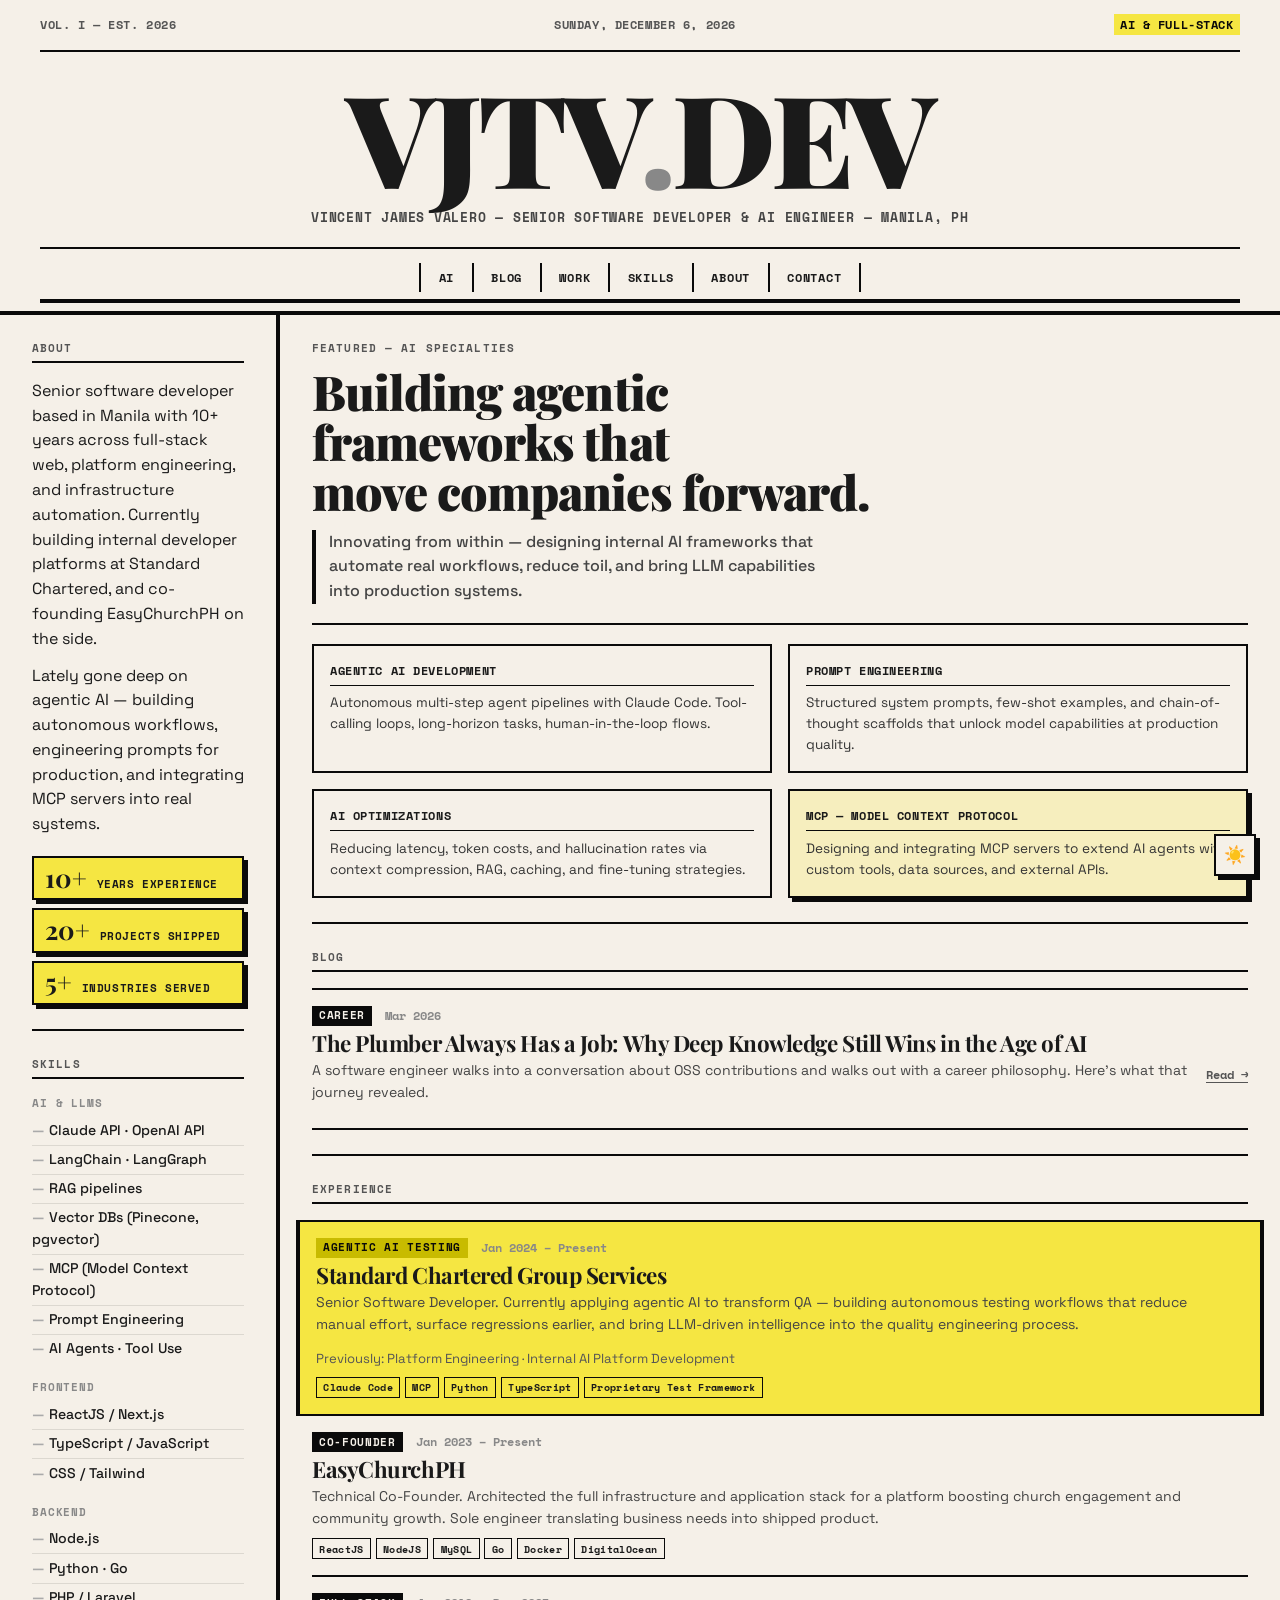
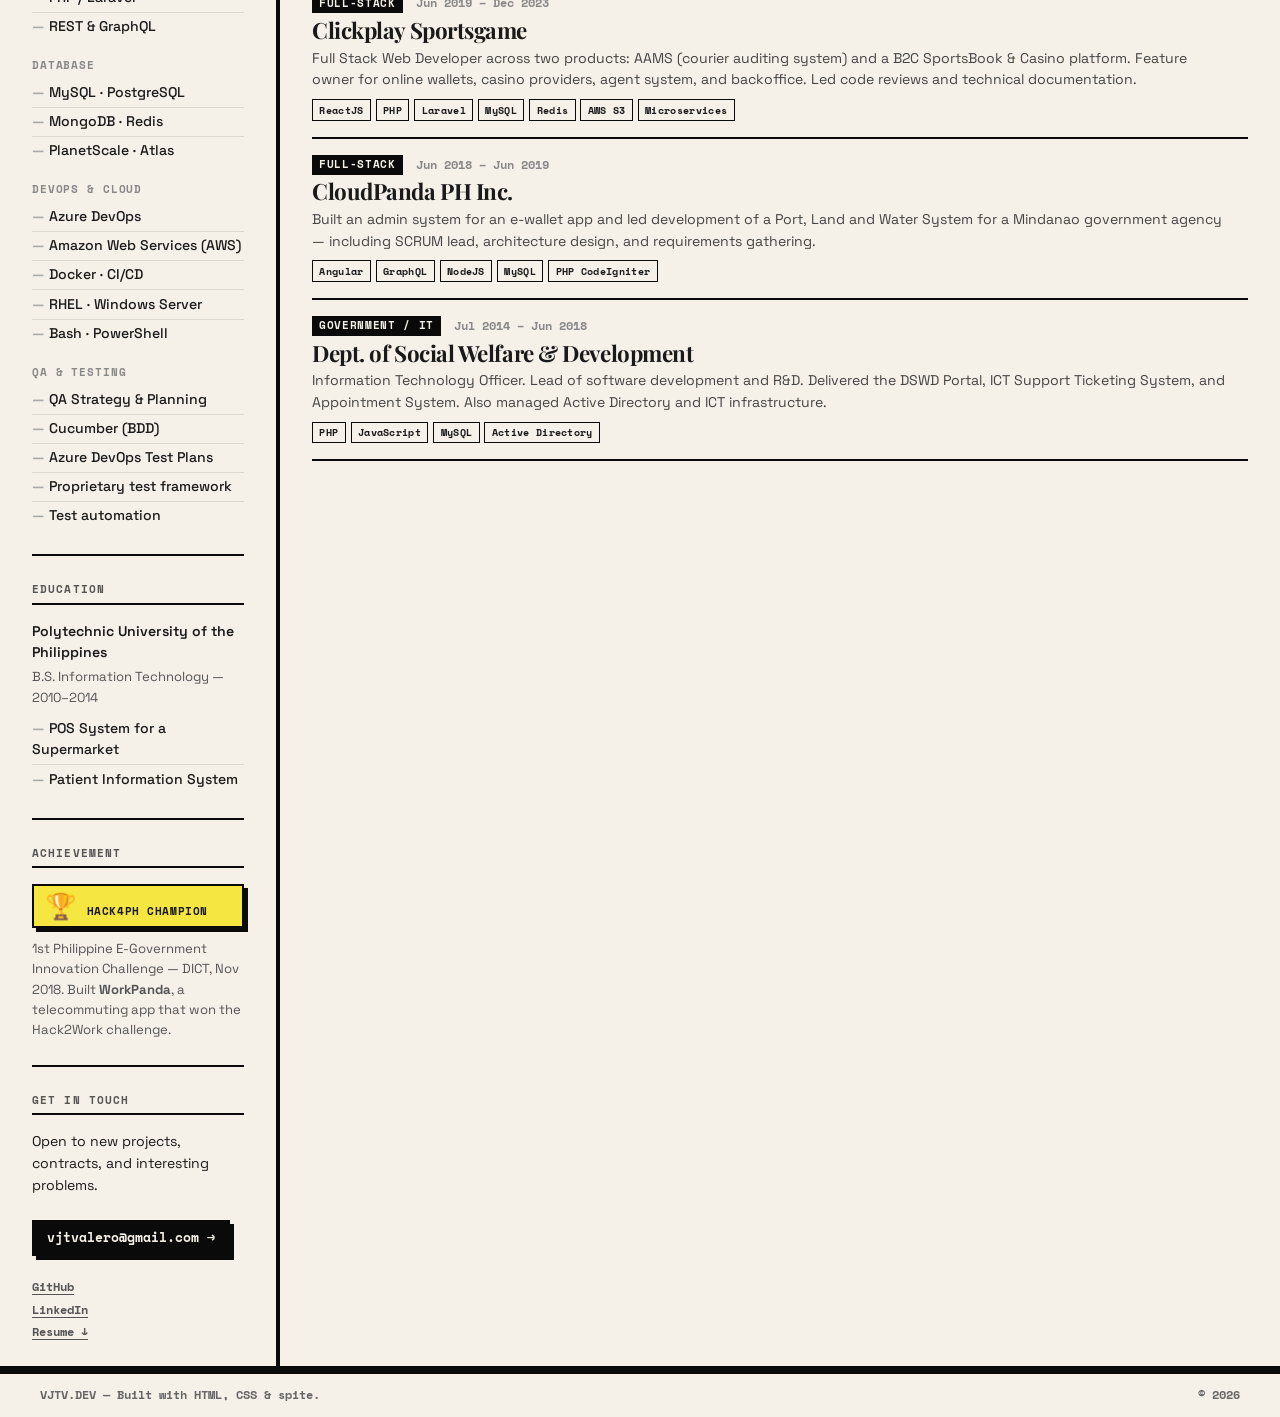
==== index.html @ c5cc3b54 "update notes" ====
<!doctype html>
<html lang="en">
    <head>
        <meta charset="UTF-8" />
        <meta name="viewport" content="width=device-width, initial-scale=1.0" />
        <title>Vincent James Valero — Full-Stack Developer & AI Engineer</title>
        <link rel="stylesheet" href="style.css" />
        <link rel="preconnect" href="https://fonts.googleapis.com" />
        <link rel="preconnect" href="https://fonts.gstatic.com" crossorigin />
        <link
            href="https://fonts.googleapis.com/css2?family=Space+Grotesk:wght@400;500;600;700&family=Space+Mono:wght@400;700&family=Playfair+Display:wght@700;900&display=swap"
            rel="stylesheet"
        />
    </head>
    <body>
        <button class="theme-toggle" id="theme-toggle" title="Toggle dark mode">
            ☀️
        </button>

        <!-- MASTHEAD -->
        <header class="masthead">
            <div class="masthead-top">
                <span class="masthead-meta">Vol. I &mdash; Est. 2026</span>
                <span class="masthead-meta" id="todays-date"></span>
                <span class="masthead-meta"><mark>AI & Full-Stack</mark></span>
            </div>
            <div class="masthead-rule"></div>
            <div class="masthead-title-row">
                <h1 class="masthead-name">
                    VJTV<span class="masthead-dot">.</span>DEV
                </h1>
            </div>
            <p class="masthead-deck">
                Vincent James Valero &mdash; Senior Software Developer &amp; AI
                Engineer &mdash; Manila, PH
            </p>
            <div class="masthead-rule"></div>
            <nav class="masthead-nav">
                <a href="#ai">AI</a>
                <a href="#blog">Blog</a>
                <a href="#work">Work</a>
                <a href="#skills">Skills</a>
                <a href="#about">About</a>
                <a href="#contact">Contact</a>
            </nav>
            <div class="masthead-rule thick"></div>
        </header>

        <!-- FRONT PAGE GRID -->
        <main class="front-page">
            <!-- LEFT COLUMN -->
            <aside class="col col-left">
                <!-- About -->
                <section class="block" id="about">
                    <h2 class="block-heading">About</h2>
                    <p>
                        Senior software developer based in Manila with 10+ years
                        across full-stack web, platform engineering, and
                        infrastructure automation. Currently building internal
                        developer platforms at Standard Chartered, and
                        co-founding EasyChurchPH on the side.
                    </p>
                    <p>
                        Lately gone deep on agentic AI — building autonomous
                        workflows, engineering prompts for production, and
                        integrating MCP servers into real systems.
                    </p>
                    <div class="about-stats">
                        <div class="stat-row">
                            <span class="stat-n">10+</span>
                            <span class="stat-l">Years experience</span>
                        </div>
                        <div class="stat-row">
                            <span class="stat-n">20+</span>
                            <span class="stat-l">Projects shipped</span>
                        </div>
                        <div class="stat-row">
                            <span class="stat-n">5+</span>
                            <span class="stat-l">Industries served</span>
                        </div>
                    </div>
                </section>

                <div class="col-rule"></div>

                <!-- Skills -->
                <section class="block" id="skills">
                    <h2 class="block-heading">Skills</h2>

                    <h3 class="skill-cat">AI &amp; LLMs</h3>
                    <ul class="skill-list">
                        <li>Claude API &middot; OpenAI API</li>
                        <li>LangChain &middot; LangGraph</li>
                        <li>RAG pipelines</li>
                        <li>Vector DBs (Pinecone, pgvector)</li>
                        <li>MCP (Model Context Protocol)</li>
                        <li>Prompt Engineering</li>
                        <li>AI Agents &middot; Tool Use</li>
                    </ul>

                    <h3 class="skill-cat">Frontend</h3>
                    <ul class="skill-list">
                        <li>ReactJS / Next.js</li>
                        <li>TypeScript / JavaScript</li>
                        <li>CSS / Tailwind</li>
                    </ul>

                    <h3 class="skill-cat">Backend</h3>
                    <ul class="skill-list">
                        <li>Node.js</li>
                        <li>Python &middot; Go</li>
                        <li>PHP / Laravel</li>
                        <li>REST &amp; GraphQL</li>
                    </ul>

                    <h3 class="skill-cat">Database</h3>
                    <ul class="skill-list">
                        <li>MySQL &middot; PostgreSQL</li>
                        <li>MongoDB &middot; Redis</li>
                        <li>PlanetScale &middot; Atlas</li>
                    </ul>

                    <h3 class="skill-cat">DevOps &amp; Cloud</h3>
                    <ul class="skill-list">
                        <li>Azure DevOps</li>
                        <li>Amazon Web Services (AWS)</li>
                        <li>Docker &middot; CI/CD</li>
                        <li>RHEL &middot; Windows Server</li>
                        <li>Bash &middot; PowerShell</li>
                    </ul>

                    <h3 class="skill-cat">QA &amp; Testing</h3>
                    <ul class="skill-list">
                        <li>QA Strategy &amp; Planning</li>
                        <li>Cucumber (BDD)</li>
                        <li>Azure DevOps Test Plans</li>
                        <li>Proprietary test framework</li>
                        <li>Test automation</li>
                    </ul>
                </section>

                <div class="col-rule"></div>

                <!-- Education -->
                <section class="block">
                    <h2 class="block-heading">Education</h2>
                    <p
                        style="
                            font-size: 0.88rem;
                            font-weight: 600;
                            margin-bottom: 0.2rem;
                        "
                    >
                        Polytechnic University of the Philippines
                    </p>
                    <p
                        style="
                            font-size: 0.82rem;
                            color: #555;
                            margin-bottom: 0.4rem;
                        "
                    >
                        B.S. Information Technology &mdash; 2010&ndash;2014
                    </p>
                    <ul class="skill-list">
                        <li>POS System for a Supermarket</li>
                        <li>Patient Information System</li>
                    </ul>
                </section>

                <div class="col-rule"></div>

                <!-- Achievement -->
                <section class="block">
                    <h2 class="block-heading">Achievement</h2>
                    <div class="stat-row" style="background: var(--yellow)">
                        <span class="stat-n">&#x1F3C6;</span>
                        <span class="stat-l">Hack4PH Champion</span>
                    </div>
                    <p
                        style="
                            font-size: 0.82rem;
                            color: #555;
                            margin-top: 0.7rem;
                        "
                    >
                        1st Philippine E-Government Innovation Challenge &mdash;
                        DICT, Nov 2018. Built <strong>WorkPanda</strong>, a
                        telecommuting app that won the Hack2Work challenge.
                    </p>
                </section>

                <div class="col-rule"></div>

                <!-- Contact blurb -->
                <section class="block contact-block" id="contact">
                    <h2 class="block-heading">Get in touch</h2>
                    <p>
                        Open to new projects, contracts, and interesting
                        problems.
                    </p>
                    <a href="mailto:vjtvalero@gmail.com" class="inline-btn"
                        >vjtvalero@gmail.com &rarr;</a
                    >
                    <div class="social-row">
                        <a href="https://github.com/vjtvalero">GitHub</a>
                        <a href="https://www.linkedin.com/in/vjtvalero/"
                            >LinkedIn</a
                        >
                        <a
                            href="#"
                            onclick="
                                window.print()
                                return false
                            "
                            >Resume &darr;</a
                        >
                    </div>
                </section>
            </aside>

            <!-- CENTER COLUMN -->
            <div class="col col-center">
                <!-- AI Feature -->
                <section class="block feature-block" id="ai">
                    <div class="feature-kicker">
                        Featured &mdash; AI Specialties
                    </div>
                    <h2 class="feature-headline">
                        Building agentic<br />frameworks that<br />move
                        companies forward.
                    </h2>
                    <p class="feature-lede">
                        Innovating from within — designing internal AI
                        frameworks that automate real workflows, reduce toil,
                        and bring LLM capabilities into production systems.
                    </p>
                    <div class="feature-divider"></div>
                    <div class="ai-items">
                        <div class="ai-item">
                            <span class="ai-item-label"
                                >Agentic AI Development</span
                            >
                            <p>
                                Autonomous multi-step agent pipelines with
                                Claude Code. Tool-calling loops, long-horizon
                                tasks, human-in-the-loop flows.
                            </p>
                        </div>
                        <div class="ai-item">
                            <span class="ai-item-label"
                                >Prompt Engineering</span
                            >
                            <p>
                                Structured system prompts, few-shot examples,
                                and chain-of-thought scaffolds that unlock model
                                capabilities at production quality.
                            </p>
                        </div>
                        <div class="ai-item">
                            <span class="ai-item-label">AI Optimizations</span>
                            <p>
                                Reducing latency, token costs, and hallucination
                                rates via context compression, RAG, caching, and
                                fine-tuning strategies.
                            </p>
                        </div>
                        <div class="ai-item ai-item-highlight">
                            <span class="ai-item-label"
                                >MCP &mdash; Model Context Protocol</span
                            >
                            <p>
                                Designing and integrating MCP servers to extend
                                AI agents with custom tools, data sources, and
                                external APIs.
                            </p>
                        </div>
                    </div>
                </section>

                <div class="col-rule"></div>

                <!-- Blog -->
                <section class="block" id="blog">
                    <h2 class="block-heading">Blog</h2>
                    <div class="articles">
                        <article class="article article-plain">
                            <div class="article-meta">
                                <span class="article-tag">Career</span>
                                <span class="article-year">Mar 2026</span>
                            </div>
                            <h3 class="article-title">
                                <a
                                    href="blog/the-plumber-always-has-a-job.html"
                                >
                                    The Plumber Always Has a Job: Why Deep
                                    Knowledge Still Wins in the Age of AI
                                </a>
                            </h3>
                            <p class="article-desc">
                                A software engineer walks into a conversation
                                about OSS contributions and walks out with a
                                career philosophy. Here's what that journey
                                revealed.
                            </p>
                            <a
                                href="blog/the-plumber-always-has-a-job.html"
                                class="inline-link"
                                >Read &rarr;</a
                            >
                        </article>
                    </div>
                </section>

                <div class="col-rule"></div>

                <!-- Experience -->
                <section class="block" id="work">
                    <h2 class="block-heading">Experience</h2>
                    <div class="articles">
                        <article class="article article-yellow">
                            <div class="article-meta">
                                <span class="article-tag"
                                    >Agentic AI Testing</span
                                >
                                <span class="article-year"
                                    >Jan 2024 &ndash; Present</span
                                >
                            </div>
                            <h3 class="article-title">
                                Standard Chartered Group Services
                            </h3>
                            <p class="article-desc">
                                Senior Software Developer. Currently applying
                                agentic AI to transform QA — building autonomous
                                testing workflows that reduce manual effort,
                                surface regressions earlier, and bring
                                LLM-driven intelligence into the quality
                                engineering process.
                            </p>
                            <p
                                class="article-desc"
                                style="
                                    font-size: 0.82rem;
                                    color: #555;
                                    margin-top: 0.3rem;
                                "
                            >
                                Previously: Platform Engineering &middot;
                                Internal AI Platform Development
                            </p>
                            <div class="article-stack">
                                <span>Claude Code</span><span>MCP</span>
                                <span>Python</span><span>TypeScript</span>
                                <span>Proprietary Test Framework</span>
                            </div>
                        </article>

                        <article class="article article-plain">
                            <div class="article-meta">
                                <span class="article-tag">Co-Founder</span>
                                <span class="article-year"
                                    >Jan 2023 &ndash; Present</span
                                >
                            </div>
                            <h3 class="article-title">EasyChurchPH</h3>
                            <p class="article-desc">
                                Technical Co-Founder. Architected the full
                                infrastructure and application stack for a
                                platform boosting church engagement and
                                community growth. Sole engineer translating
                                business needs into shipped product.
                            </p>
                            <div class="article-stack">
                                <span>ReactJS</span><span>NodeJS</span
                                ><span>MySQL</span><span>Go</span
                                ><span>Docker</span><span>DigitalOcean</span>
                            </div>
                        </article>

                        <article class="article article-plain">
                            <div class="article-meta">
                                <span class="article-tag">Full-Stack</span>
                                <span class="article-year"
                                    >Jun 2019 &ndash; Dec 2023</span
                                >
                            </div>
                            <h3 class="article-title">Clickplay Sportsgame</h3>
                            <p class="article-desc">
                                Full Stack Web Developer across two products:
                                AAMS (courier auditing system) and a B2C
                                SportsBook &amp; Casino platform. Feature owner
                                for online wallets, casino providers, agent
                                system, and backoffice. Led code reviews and
                                technical documentation.
                            </p>
                            <div class="article-stack">
                                <span>ReactJS</span><span>PHP</span
                                ><span>Laravel</span><span>MySQL</span
                                ><span>Redis</span><span>AWS S3</span
                                ><span>Microservices</span>
                            </div>
                        </article>

                        <article class="article article-plain">
                            <div class="article-meta">
                                <span class="article-tag">Full-Stack</span>
                                <span class="article-year"
                                    >Jun 2018 &ndash; Jun 2019</span
                                >
                            </div>
                            <h3 class="article-title">CloudPanda PH Inc.</h3>
                            <p class="article-desc">
                                Built an admin system for an e-wallet app and
                                led development of a Port, Land and Water System
                                for a Mindanao government agency — including
                                SCRUM lead, architecture design, and
                                requirements gathering.
                            </p>
                            <div class="article-stack">
                                <span>Angular</span><span>GraphQL</span
                                ><span>NodeJS</span><span>MySQL</span
                                ><span>PHP CodeIgniter</span>
                            </div>
                        </article>

                        <article class="article article-plain">
                            <div class="article-meta">
                                <span class="article-tag">Government / IT</span>
                                <span class="article-year"
                                    >Jul 2014 &ndash; Jun 2018</span
                                >
                            </div>
                            <h3 class="article-title">
                                Dept. of Social Welfare &amp; Development
                            </h3>
                            <p class="article-desc">
                                Information Technology Officer. Lead of software
                                development and R&amp;D. Delivered the DSWD
                                Portal, ICT Support Ticketing System, and
                                Appointment System. Also managed Active
                                Directory and ICT infrastructure.
                            </p>
                            <div class="article-stack">
                                <span>PHP</span><span>JavaScript</span
                                ><span>MySQL</span><span>Active Directory</span>
                            </div>
                        </article>
                    </div>
                </section>
            </div>
        </main>

        <!-- FOOTER -->
        <footer class="footer">
            <span>VJTV.DEV &mdash; Built with HTML, CSS &amp; spite.</span>
            <span>&copy; 2026</span>
        </footer>

        <script src="main.js"></script>
    </body>
</html>
---- style.css ----
/* ============================================================
   NEOBRUTALISM NEWSPAPER PORTFOLIO — style.css
   ============================================================ */

/* ─── TOKENS ────────────────────────────────────────────── */
:root {
  --black:    #0a0a0a;
  --white:    #f5f0e8;   /* newsprint off-white */
  --yellow:   #f5e642;
  --ink:      #1a1a1a;
  --border:   2px solid var(--black);
  --border-thick: 4px solid var(--black);
  --shadow:   4px 4px 0 var(--black);
  --font-serif: 'Playfair Display', Georgia, serif;
  --font-sans: 'Space Grotesk', sans-serif;
  --font-mono: 'Space Mono', monospace;
}

/* ─── DARK MODE ─────────────────────────────────────────── */
[data-theme="dark"] {
  --black:    #e8e3d8;
  --white:    #111111;
  --yellow:   #8b5cf6;   /* electric violet — neobrutalism dark accent */
  --ink:      #e0dbd0;
  --border:   2px solid #e8e3d8;
  --border-thick: 4px solid #e8e3d8;
  --shadow:   4px 4px 0 #e8e3d8;
}
[data-theme="dark"] body { background: #111111; color: #e0dbd0; }
[data-theme="dark"] .masthead-meta { color: #999; }
[data-theme="dark"] .masthead-dot { color: #555; }
[data-theme="dark"] .masthead-deck { color: #aaa; }
[data-theme="dark"] .masthead-nav a:hover { background: #e8e3d8; color: #111; }
[data-theme="dark"] .block-heading { color: #888; }
[data-theme="dark"] .skill-cat { color: #666; }
[data-theme="dark"] .skill-list li { border-bottom-color: rgba(255,255,255,0.08); }
[data-theme="dark"] .skill-list li::before { color: #555; }
[data-theme="dark"] .masthead-meta mark { background: #8b5cf6; color: #fff; }
[data-theme="dark"] .article-tag { background: #e8e3d8; color: #111; }
[data-theme="dark"] .article-yellow .article-tag { background: #8b5cf6; color: #fff; }
[data-theme="dark"] .article-year { color: #666; }
[data-theme="dark"] .article-desc { color: #aaa; }
[data-theme="dark"] .article-yellow { background: #1a0a2e; border-left-color: #8b5cf6; border-right-color: #8b5cf6; }
[data-theme="dark"] .feature-kicker { color: #888; }
[data-theme="dark"] .feature-lede { color: #aaa; border-left-color: #8b5cf6; }
[data-theme="dark"] .ai-item { background: #1a1a1a; }
[data-theme="dark"] .ai-item p { color: #aaa; }
[data-theme="dark"] .ai-item-highlight { background: rgba(139, 92, 246, 0.15); border-color: #8b5cf6; }
[data-theme="dark"] .stat-row { background: #1a0a2e; }
[data-theme="dark"] .inline-btn { background: #8b5cf6; color: #fff; }
[data-theme="dark"] .social-row a { color: #888; }
[data-theme="dark"] .social-row a:hover { color: #8b5cf6; }
[data-theme="dark"] .inline-link { color: #888; }
[data-theme="dark"] .inline-link:hover { color: #8b5cf6; }
[data-theme="dark"] .footer { color: #555; }
[data-theme="dark"] p[style*="color: #555"] { color: #888 !important; }

/* ─── DARK TOGGLE BUTTON ─────────────────────────────────── */
.theme-toggle {
  position: fixed;
  bottom: 1.5rem;
  right: 1.5rem;
  z-index: 999;
  width: 2.6rem;
  height: 2.6rem;
  border: var(--border);
  box-shadow: var(--shadow);
  background: var(--white);
  color: var(--ink);
  font-size: 1.1rem;
  cursor: pointer;
  display: flex;
  align-items: center;
  justify-content: center;
  transition: transform 0.1s, box-shadow 0.1s, background 0.2s;
}
.theme-toggle:hover { transform: translate(-2px,-2px); box-shadow: 6px 6px 0 var(--black); }
.theme-toggle:active { transform: translate(2px,2px); box-shadow: 2px 2px 0 var(--black); }

@media print { .theme-toggle { display: none !important; } }

/* ─── RESET ─────────────────────────────────────────────── */
*, *::before, *::after { box-sizing: border-box; margin: 0; padding: 0; }
html { scroll-behavior: smooth; }
body {
  font-family: var(--font-sans);
  background: var(--white);
  color: var(--ink);
  line-height: 1.55;
  overflow-x: hidden;
}
a { color: inherit; text-decoration: none; }
ul { list-style: none; }
p { margin-bottom: 0.75em; }
p:last-child { margin-bottom: 0; }

/* ─── MASTHEAD ──────────────────────────────────────────── */
.masthead {
  padding: 1rem clamp(1rem, 4vw, 2.5rem) 0;
  border-bottom: var(--border-thick);
}

.masthead-top {
  display: flex;
  justify-content: space-between;
  align-items: center;
  flex-wrap: wrap;
  gap: 0.5rem;
  padding-bottom: 0.5rem;
}
.masthead-meta {
  font-family: var(--font-mono);
  font-size: 0.72rem;
  font-weight: 700;
  text-transform: uppercase;
  letter-spacing: 0.05em;
  color: #555;
}
.masthead-meta mark {
  background: var(--yellow);
  color: var(--black);
  padding: 0.1rem 0.4rem;
  font-style: normal;
}

.masthead-rule {
  border: none;
  border-top: 2px solid var(--black);
  margin: 0.5rem 0;
}
.masthead-rule.thick {
  border-top-width: 4px;
  margin-top: 0;
}

.masthead-title-row {
  display: flex;
  align-items: baseline;
  justify-content: center;
  padding: 0.75rem 0 0.5rem;
}
.masthead-name {
  font-family: var(--font-serif);
  font-size: clamp(3.5rem, 12vw, 8rem);
  font-weight: 900;
  letter-spacing: -0.03em;
  line-height: 1;
  text-align: center;
}
.masthead-dot { color: #888; }

.masthead-deck {
  text-align: center;
  font-family: var(--font-mono);
  font-size: clamp(0.65rem, 1.5vw, 0.8rem);
  font-weight: 700;
  letter-spacing: 0.06em;
  text-transform: uppercase;
  color: #444;
  padding-bottom: 0.6rem;
}

.masthead-nav {
  display: flex;
  justify-content: center;
  gap: 0;
  padding: 0.4rem 0;
}
.masthead-nav a {
  font-family: var(--font-mono);
  font-size: 0.78rem;
  font-weight: 700;
  text-transform: uppercase;
  letter-spacing: 0.06em;
  padding: 0.3rem 1.1rem;
  border-left: var(--border);
  transition: background 0.12s, color 0.12s;
}
.masthead-nav a:last-child { border-right: var(--border); }
.masthead-nav a:hover { background: var(--black); color: var(--white); }

/* ─── FRONT PAGE LAYOUT ─────────────────────────────────── */
.front-page {
  display: grid;
  grid-template-columns: 280px 1fr;
  min-height: calc(100vh - 200px);
  border-bottom: var(--border-thick);
}

.col {
  padding: 1.5rem clamp(1rem, 3vw, 2rem);
}
.col-left {
  border-right: var(--border-thick);
}

.col-rule {
  border: none;
  border-top: var(--border);
  margin: 1.5rem 0;
}

/* ─── BLOCKS ────────────────────────────────────────────── */
.block { }

.block-heading {
  font-family: var(--font-mono);
  font-size: 0.7rem;
  font-weight: 700;
  text-transform: uppercase;
  letter-spacing: 0.1em;
  color: #555;
  border-bottom: 2px solid var(--black);
  padding-bottom: 0.3rem;
  margin-bottom: 1rem;
}

/* ─── ABOUT STATS ───────────────────────────────────────── */
.about-stats { margin-top: 1.2rem; display: flex; flex-direction: column; gap: 0.5rem; }
.stat-row {
  display: flex;
  align-items: baseline;
  gap: 0.6rem;
  border: var(--border);
  box-shadow: var(--shadow);
  padding: 0.4rem 0.7rem;
  background: var(--yellow);
}
.stat-n {
  font-family: var(--font-serif);
  font-size: 1.6rem;
  font-weight: 700;
  line-height: 1;
}
.stat-l {
  font-family: var(--font-mono);
  font-size: 0.7rem;
  font-weight: 700;
  text-transform: uppercase;
  letter-spacing: 0.05em;
}

/* ─── SKILLS ────────────────────────────────────────────── */
.skill-cat {
  font-family: var(--font-mono);
  font-size: 0.68rem;
  font-weight: 700;
  text-transform: uppercase;
  letter-spacing: 0.08em;
  margin-top: 1rem;
  margin-bottom: 0.3rem;
  color: #888;
}
.skill-list {
  padding-left: 0;
}
.skill-list li {
  font-size: 0.88rem;
  font-weight: 500;
  padding: 0.2rem 0;
  border-bottom: 1px solid rgba(0,0,0,0.1);
}
.skill-list li:last-child { border-bottom: none; }
.skill-list li::before { content: '— '; font-weight: 700; color: #aaa; }

/* ─── CONTACT BLOCK ─────────────────────────────────────── */
.contact-block p { font-size: 0.88rem; }

.inline-btn {
  display: inline-block;
  font-family: var(--font-mono);
  font-size: 0.8rem;
  font-weight: 700;
  border: var(--border);
  box-shadow: var(--shadow);
  padding: 0.4rem 0.8rem;
  background: var(--black);
  color: var(--white);
  margin: 0.8rem 0;
  transition: transform 0.1s, box-shadow 0.1s;
}
.inline-btn:hover  { transform: translate(-2px,-2px); box-shadow: 6px 6px 0 var(--black); }
.inline-btn:active { transform: translate(2px,2px);   box-shadow: 2px 2px 0 var(--black); }

.social-row {
  display: flex;
  flex-direction: column;
  gap: 0.2rem;
  margin-top: 0.5rem;
}
.social-row a {
  font-family: var(--font-mono);
  font-size: 0.78rem;
  font-weight: 700;
  color: #555;
  text-decoration: underline;
  text-underline-offset: 3px;
}
.social-row a:hover { color: var(--black); }

/* ─── FEATURE BLOCK (AI) ────────────────────────────────── */
.feature-block { padding-bottom: 0; }

.feature-kicker {
  font-family: var(--font-mono);
  font-size: 0.7rem;
  font-weight: 700;
  text-transform: uppercase;
  letter-spacing: 0.1em;
  color: #555;
  margin-bottom: 0.6rem;
}
.feature-headline {
  font-family: var(--font-serif);
  font-size: clamp(2rem, 4vw, 3rem);
  font-weight: 900;
  line-height: 1.05;
  letter-spacing: -0.02em;
  margin-bottom: 0.8rem;
}
.feature-lede {
  font-size: 1rem;
  font-weight: 500;
  color: #444;
  max-width: 520px;
  border-left: 4px solid var(--black);
  padding-left: 0.8rem;
}
.feature-divider {
  border-top: var(--border);
  margin: 1.2rem 0;
}

.ai-items {
  display: grid;
  grid-template-columns: 1fr 1fr;
  gap: 1rem;
}
.ai-item {
  border: var(--border);
  padding: 1rem;
  font-size: 0.88rem;
  background: var(--white);
  transition: transform 0.12s, box-shadow 0.12s;
}
.ai-item:hover {
  transform: translate(-2px,-2px);
  box-shadow: var(--shadow);
}
.ai-item-label {
  display: block;
  font-family: var(--font-mono);
  font-size: 0.72rem;
  font-weight: 700;
  text-transform: uppercase;
  letter-spacing: 0.05em;
  margin-bottom: 0.4rem;
  border-bottom: 1px solid var(--black);
  padding-bottom: 0.3rem;
}
.ai-item p { font-size: 0.85rem; margin-bottom: 0; color: #333; }
.ai-item-highlight {
  background: rgba(245, 230, 66, 0.25);
  border: var(--border);
  box-shadow: var(--shadow);
}
.ai-item-highlight:hover {
  transform: translate(-2px,-2px);
  box-shadow: 6px 6px 0 var(--black);
}

/* ─── ARTICLES (PROJECTS) ───────────────────────────────── */
.articles { display: flex; flex-direction: column; gap: 0; }

.article {
  display: grid;
  grid-template-columns: 1fr auto;
  grid-template-rows: auto auto auto auto;
  column-gap: 1rem;
  padding: 1rem 0;
  border-bottom: var(--border);
}
.article:first-child { border-top: var(--border); }

.article-meta {
  grid-column: 1 / -1;
  display: flex;
  align-items: center;
  gap: 0.8rem;
  margin-bottom: 0.3rem;
}
.article-tag {
  font-family: var(--font-mono);
  font-size: 0.68rem;
  font-weight: 700;
  text-transform: uppercase;
  letter-spacing: 0.06em;
  background: var(--black);
  color: var(--white);
  padding: 0.1rem 0.45rem;
}
.article-yellow .article-tag { background: #c8bb00; color: var(--black); }
.article-year {
  font-family: var(--font-mono);
  font-size: 0.72rem;
  color: #888;
  font-weight: 700;
}

.article-title {
  grid-column: 1;
  font-family: var(--font-serif);
  font-size: 1.4rem;
  font-weight: 700;
  letter-spacing: -0.02em;
  line-height: 1.1;
  margin-bottom: 0.3rem;
}
.article-yellow .article-title { }

.article-desc {
  grid-column: 1;
  font-size: 0.88rem;
  color: #444;
  margin-bottom: 0.5rem;
}
.article-stack {
  grid-column: 1;
  display: flex;
  flex-wrap: wrap;
  gap: 0.3rem;
}
.article-stack span {
  font-family: var(--font-mono);
  font-size: 0.65rem;
  font-weight: 700;
  border: 1.5px solid var(--black);
  padding: 0.1rem 0.4rem;
  letter-spacing: 0.03em;
}

.article-yellow {
  background: var(--yellow);
  margin: 0 -1rem;
  padding: 1rem 1rem;
  border-left: 4px solid var(--black);
  border-right: 4px solid var(--black);
}

.inline-link {
  font-family: var(--font-mono);
  font-size: 0.75rem;
  font-weight: 700;
  text-decoration: underline;
  text-underline-offset: 3px;
  color: #555;
  display: block;
  margin-top: 0.4rem;
  width: fit-content;
}
.inline-link:hover { color: var(--black); }

/* ─── FOOTER ────────────────────────────────────────────── */
.footer {
  display: flex;
  justify-content: space-between;
  padding: 0.8rem clamp(1rem, 4vw, 2.5rem);
  font-family: var(--font-mono);
  font-size: 0.72rem;
  font-weight: 700;
  color: #666;
  border-top: var(--border-thick);
}

/* ─── PRINT ─────────────────────────────────────────────── */
@media print {
  @page { margin: 1cm 1.2cm; size: A4; }

  /* Hide interactive chrome only */
  .masthead-nav,
  .masthead-top,
  .masthead-rule { display: none !important; }

  body { background: #fff; color: #000; font-size: 9pt; line-height: 1.4; }

  /* Masthead */
  .masthead { padding: 0 0 0.35cm; border-bottom: 2.5pt solid #000; }
  .masthead-name { font-size: 30pt; }
  .masthead-deck { font-size: 7.5pt; padding-bottom: 0; }
  .masthead-rule.thick { display: none; }

  /* Keep 2-column layout — mirrors the screen design */
  .front-page { grid-template-columns: 190pt 1fr; min-height: 0; }
  .col { padding: 0.35cm 0.45cm; }
  .col-left { border-right: 1.5pt solid #000; padding-left: 0; }
  .col-center { padding-right: 0; }
  .col-rule { margin: 0.6rem 0; }

  /* About stats — lay out horizontally to save vertical space */
  .about-stats { flex-direction: row; flex-wrap: wrap; gap: 0.25rem; }
  .stat-row {
    flex: 1; min-width: 0;
    padding: 0.2rem 0.4rem;
    border: 1pt solid #000;
    box-shadow: none !important;
    background: #f5e642 !important;
    -webkit-print-color-adjust: exact; print-color-adjust: exact;
  }
  .stat-n { font-size: 1.1rem; }
  .stat-l { font-size: 0.6rem; }

  /* Skills */
  .block-heading { font-size: 0.62rem; margin-bottom: 0.4rem; }
  .skill-cat { font-size: 0.62rem; margin-top: 0.5rem; margin-bottom: 0.2rem; }
  .skill-list li { font-size: 0.8rem; padding: 0.08rem 0; }

  /* Strip all shadows */
  .stat-row, .ai-item, .article, .inline-btn { box-shadow: none !important; }

  /* Articles */
  .article { break-inside: avoid; padding: 0.45rem 0; border-bottom: 0.5pt solid #000; }
  .article:first-child { border-top: 0.5pt solid #000; }
  .article-title { font-size: 1rem; }
  .article-desc { font-size: 0.8rem; }
  .article-stack span { font-size: 0.58rem; }
  .article-yellow {
    background: #f5e642 !important;
    -webkit-print-color-adjust: exact; print-color-adjust: exact;
    margin: 0; padding: 0.45rem 0.5rem;
    border-left: 3pt solid #000; border-right: none;
  }

  /* AI feature */
  .feature-headline { font-size: 1.6rem; }
  .feature-lede { font-size: 0.82rem; }
  .feature-divider { margin: 0.6rem 0; }
  .ai-items { grid-template-columns: 1fr 1fr; gap: 0.4rem; }
  .ai-item { padding: 0.45rem; border: 1pt solid #000; font-size: 0.8rem; }
  .ai-item p { font-size: 0.78rem; }
  .ai-item-highlight {
    background: #f5e642 !important;
    -webkit-print-color-adjust: exact; print-color-adjust: exact;
  }

  /* Contact — show email + social links as plain text */
  .inline-btn {
    display: inline !important;
    background: none !important;
    color: #000 !important;
    border: none !important;
    box-shadow: none !important;
    padding: 0;
    font-weight: 700;
  }
  .social-row { display: flex !important; flex-direction: column; gap: 0.15rem; margin-top: 0.3rem; }
  .social-row a { font-size: 0.72rem; color: #000; }
  .social-row a[href^="http"]::after { content: " — " attr(href); font-size: 0.62rem; color: #555; font-weight: 400; }

  /* Suppress browser's default "URL after link" behaviour */
  a[href]::after { content: none !important; }
  .social-row a[href^="http"]::after { content: " — " attr(href) !important; }

  .footer { border-top: 1pt solid #000; font-size: 7pt; padding: 0.3rem 0; }
}

/* ─── RESPONSIVE ────────────────────────────────────────── */
@media (max-width: 720px) {
  .front-page {
    grid-template-columns: 1fr;
  }
  .col-left {
    border-right: none;
    border-bottom: var(--border-thick);
  }
  .ai-items {
    grid-template-columns: 1fr;
  }
  .masthead-nav {
    flex-wrap: wrap;
    justify-content: flex-start;
  }
  .masthead-nav a:last-child { border-right: none; }
  .footer { flex-direction: column; gap: 0.3rem; }
}
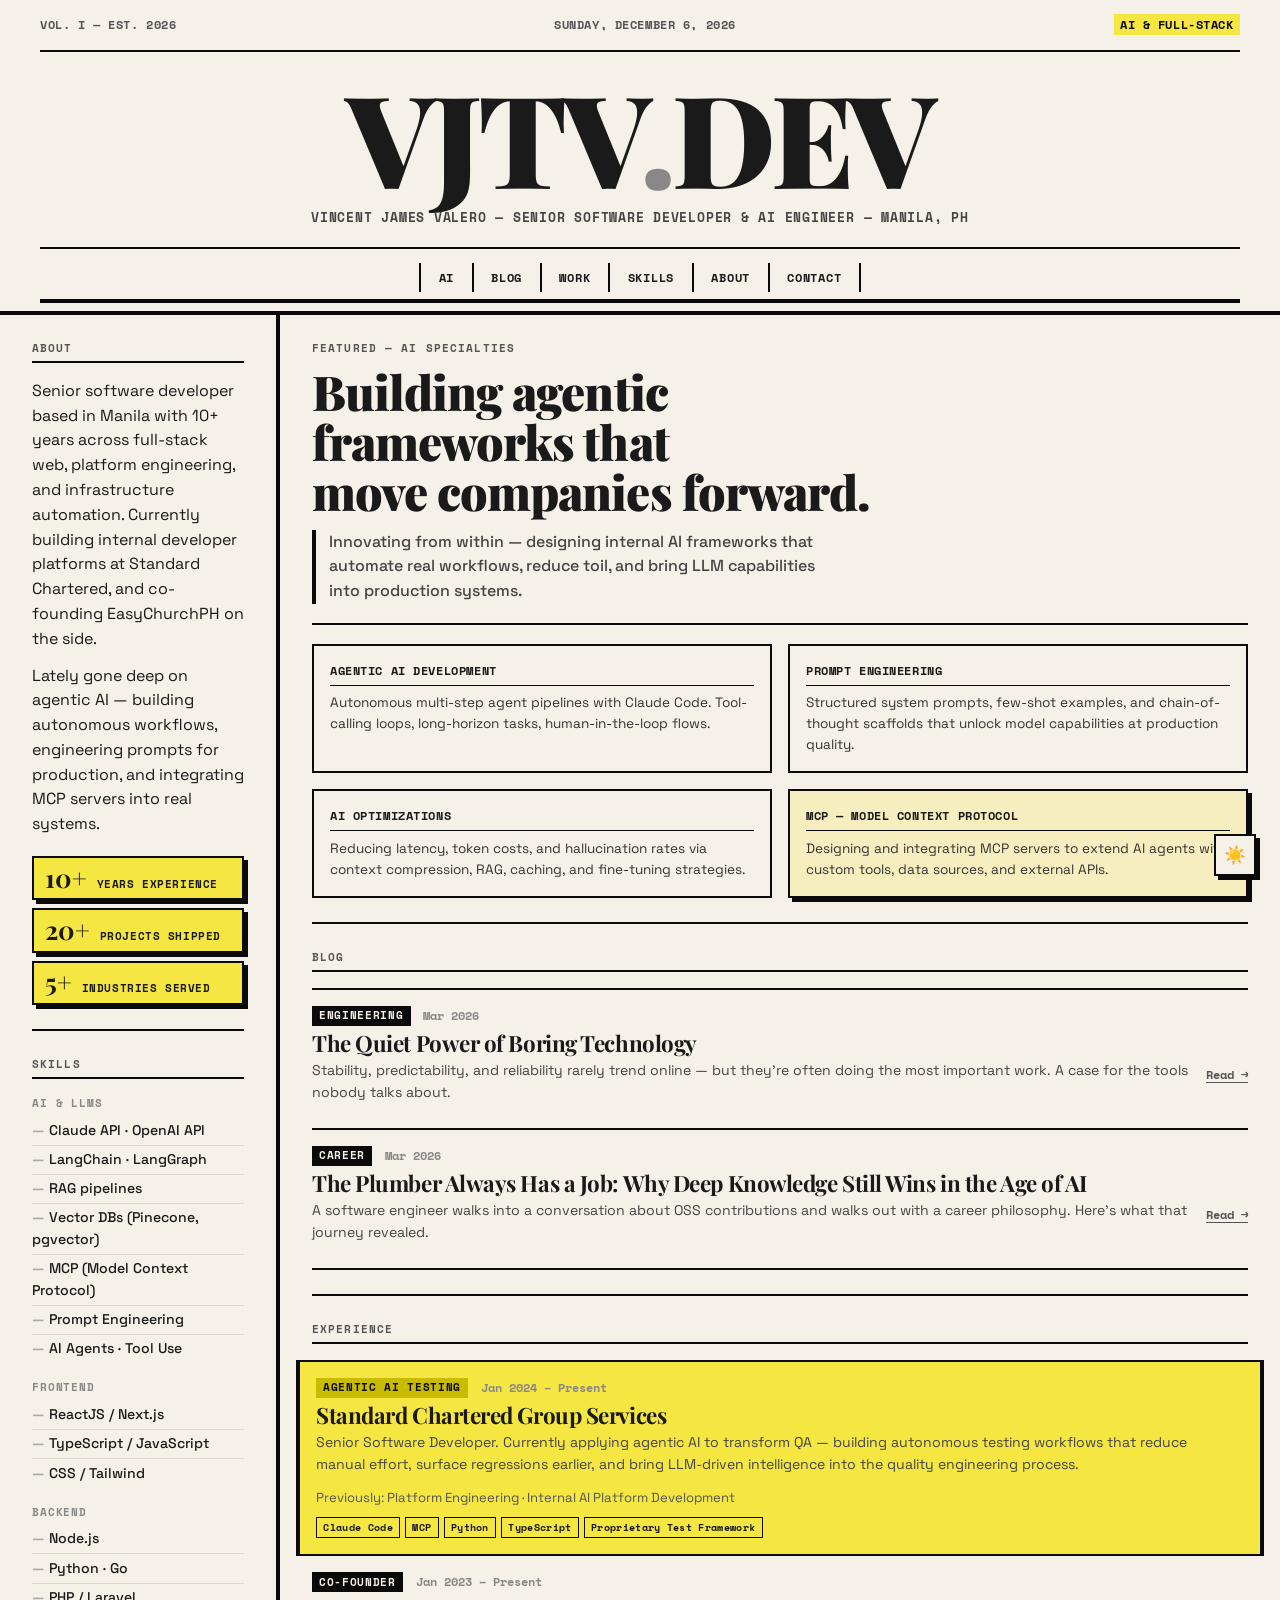
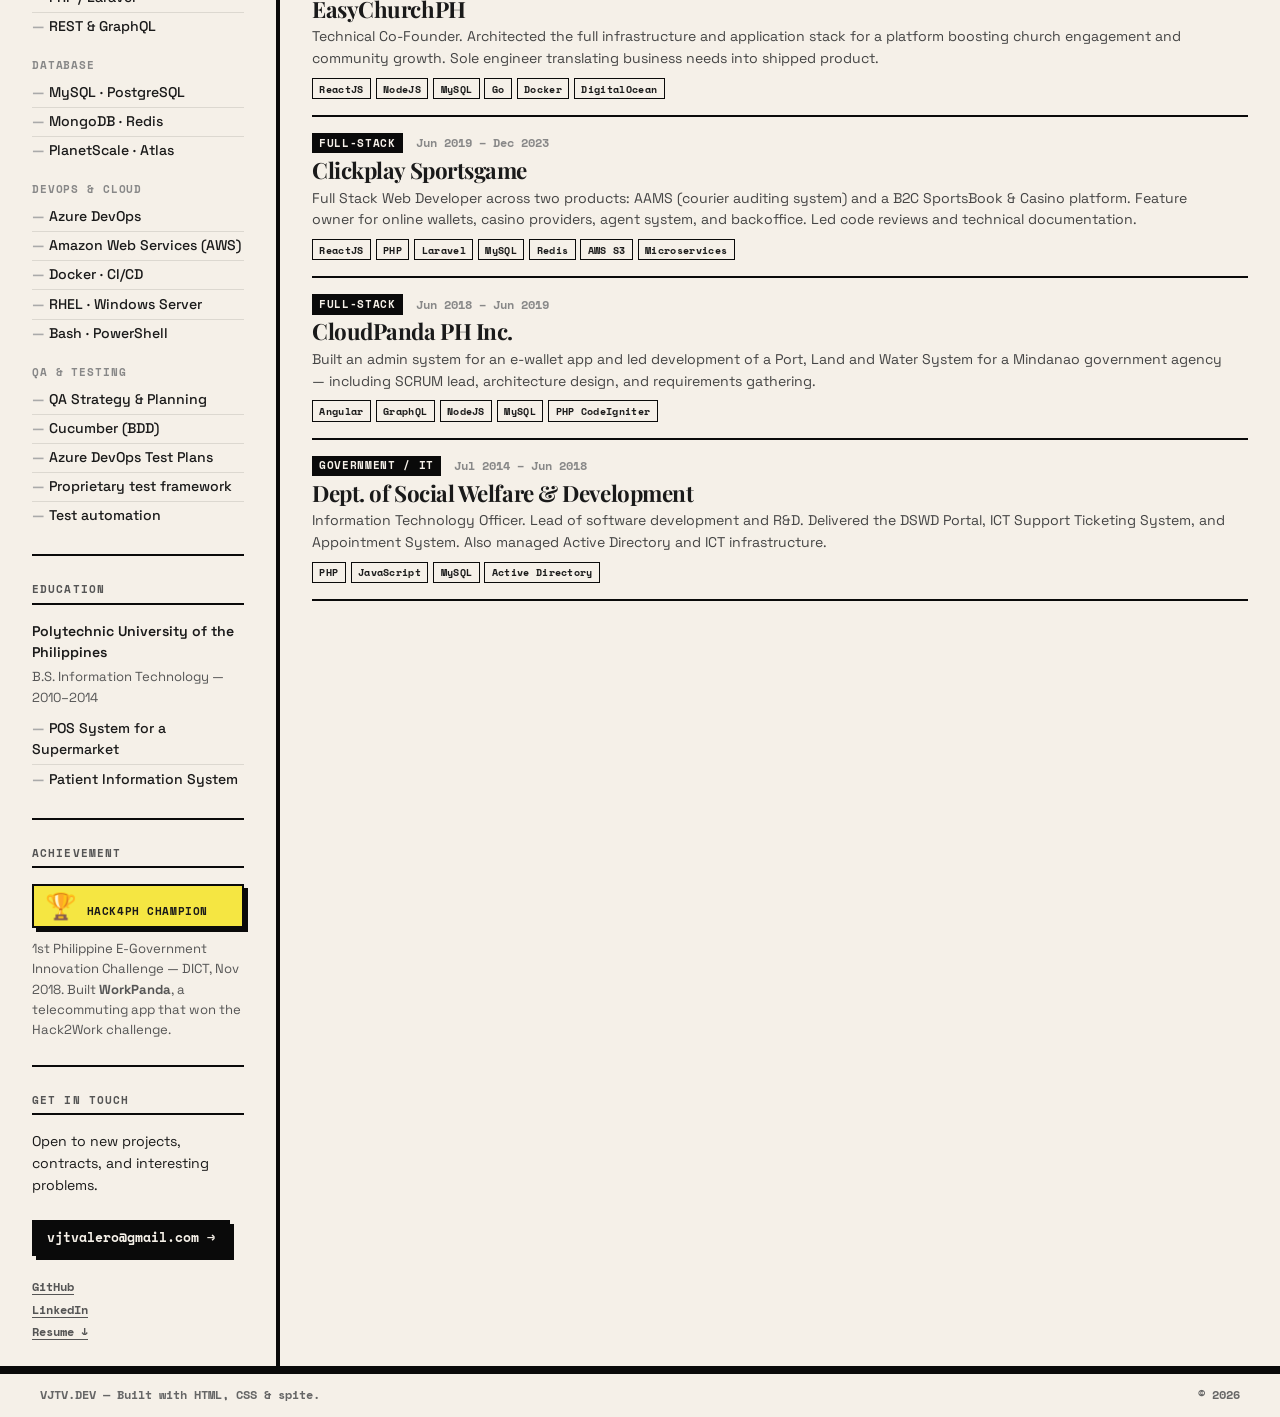
==== commit d9eeecec: "Add blog card: The Quiet Power of Boring Technology" ====
--- a/index.html
+++ b/index.html
@@ -286,6 +286,30 @@
                     <div class="articles">
                         <article class="article article-plain">
                             <div class="article-meta">
+                                <span class="article-tag">Engineering</span>
+                                <span class="article-year">Mar 2026</span>
+                            </div>
+                            <h3 class="article-title">
+                                <a
+                                    href="blog/the-quiet-power-of-boring-technology.html"
+                                >
+                                    The Quiet Power of Boring Technology
+                                </a>
+                            </h3>
+                            <p class="article-desc">
+                                Stability, predictability, and reliability
+                                rarely trend online — but they're often doing
+                                the most important work. A case for the tools
+                                nobody talks about.
+                            </p>
+                            <a
+                                href="blog/the-quiet-power-of-boring-technology.html"
+                                class="inline-link"
+                                >Read &rarr;</a
+                            >
+                        </article>
+                        <article class="article article-plain">
+                            <div class="article-meta">
                                 <span class="article-tag">Career</span>
                                 <span class="article-year">Mar 2026</span>
                             </div>
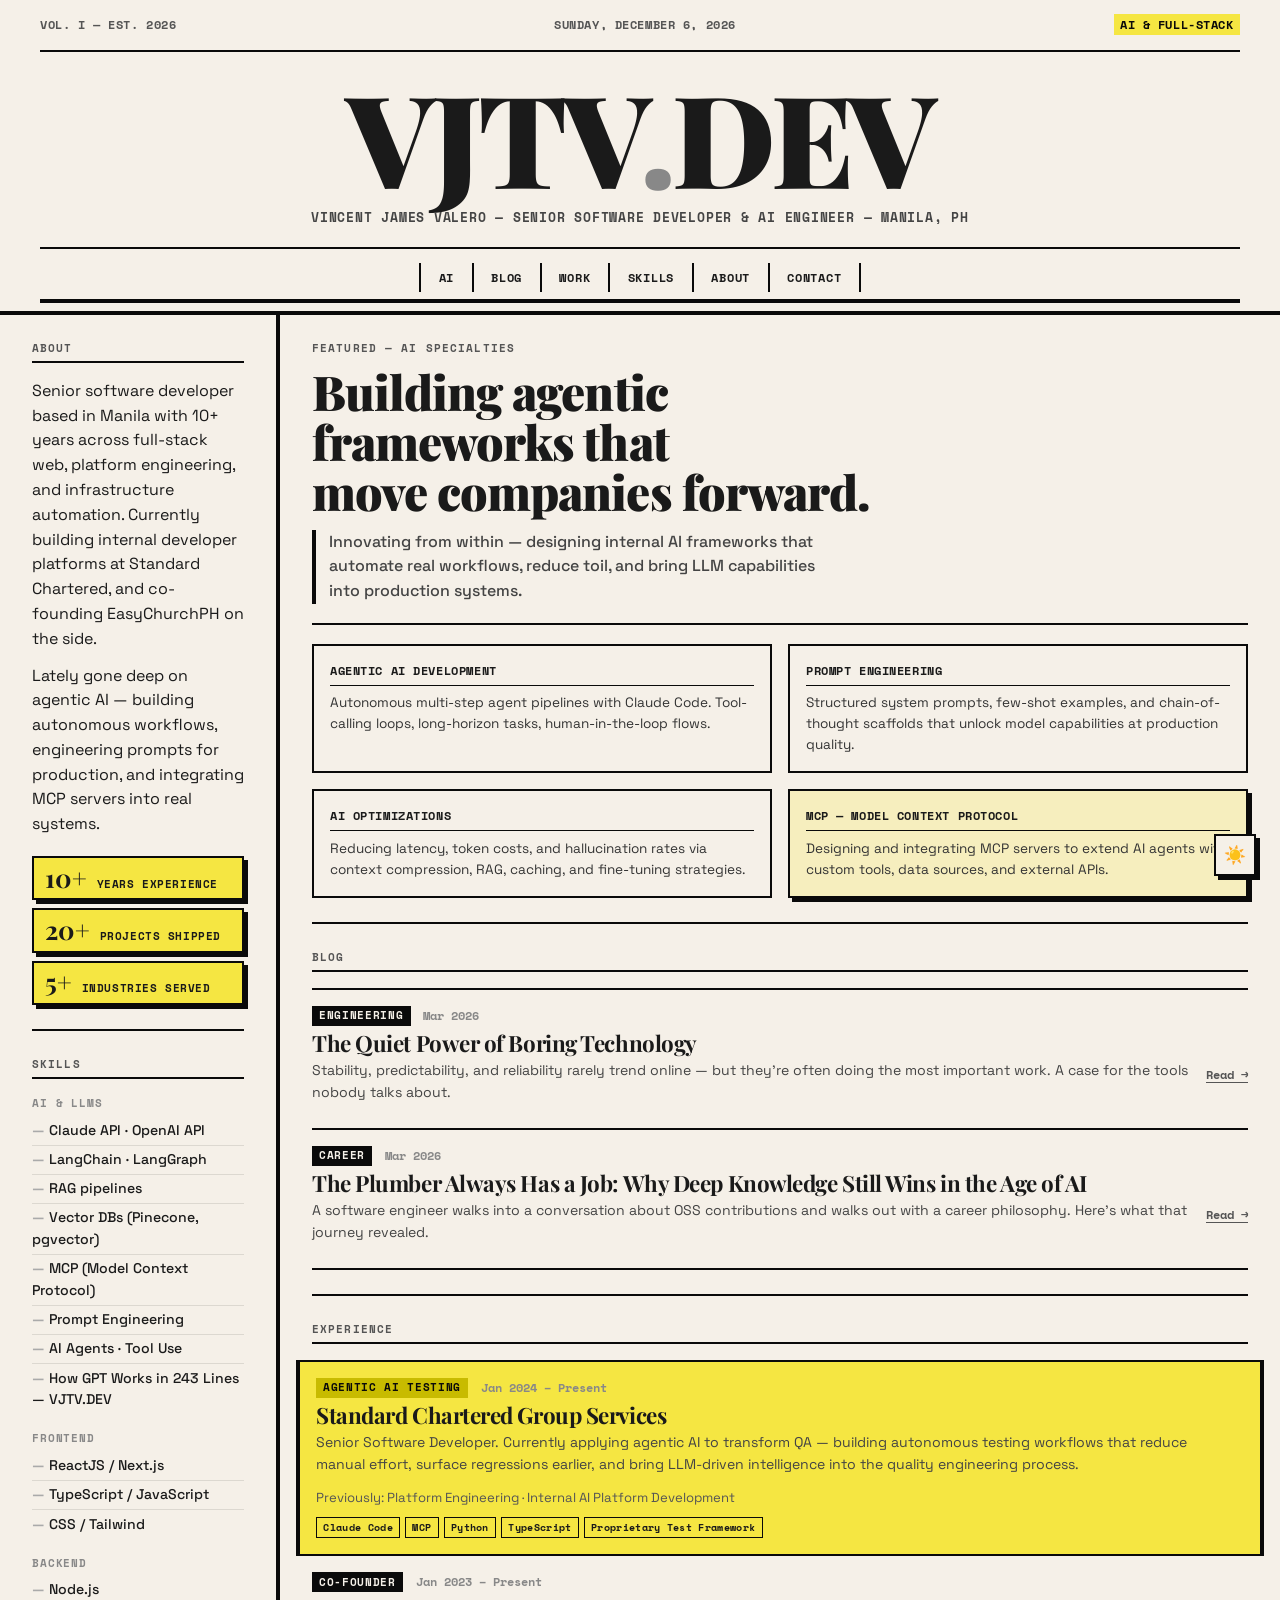
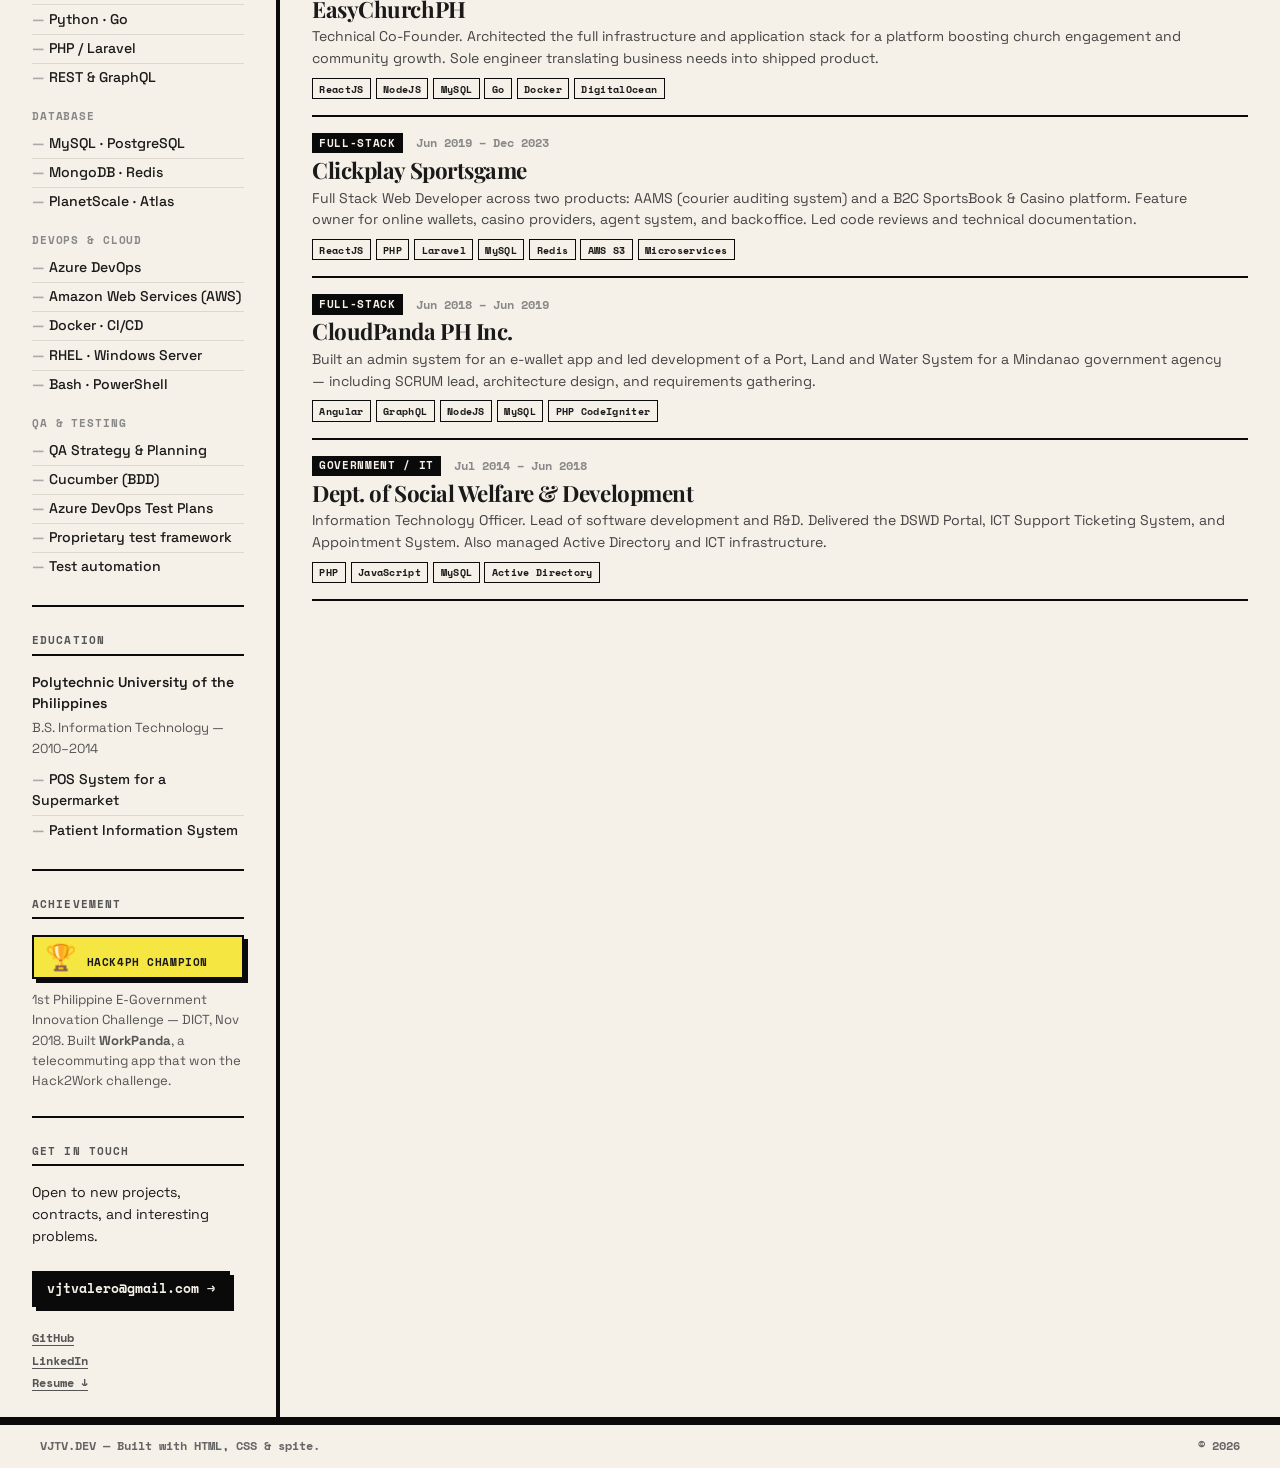
==== commit ea63e2d6: "Sync articles: +1 added, -0 removed" ====
--- a/index.html
+++ b/index.html
@@ -96,7 +96,8 @@
                         <li>MCP (Model Context Protocol)</li>
                         <li>Prompt Engineering</li>
                         <li>AI Agents &middot; Tool Use</li>
-                    </ul>
+                        <li><a href="blog/microgpt-explained.html">How GPT Works in 243 Lines — VJTV.DEV</a></li>
+</ul>
 
                     <h3 class="skill-cat">Frontend</h3>
                     <ul class="skill-list">
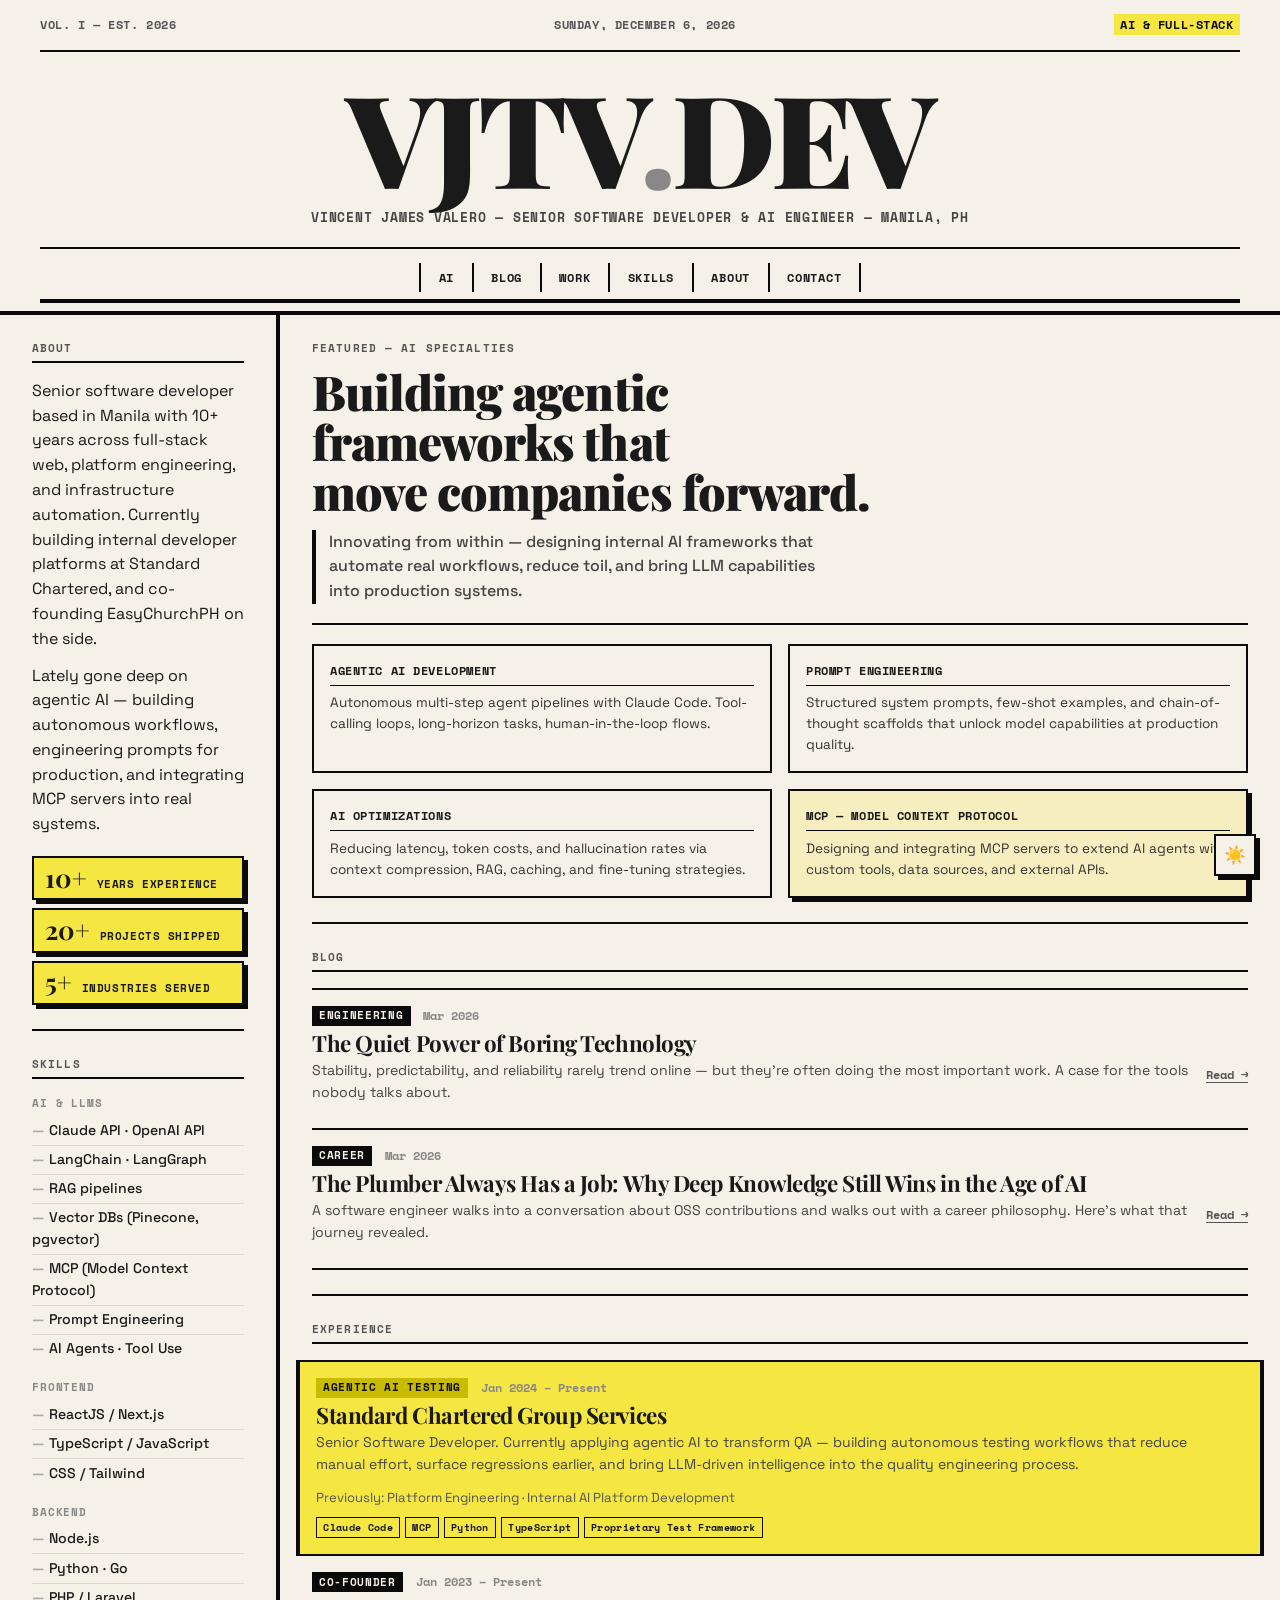
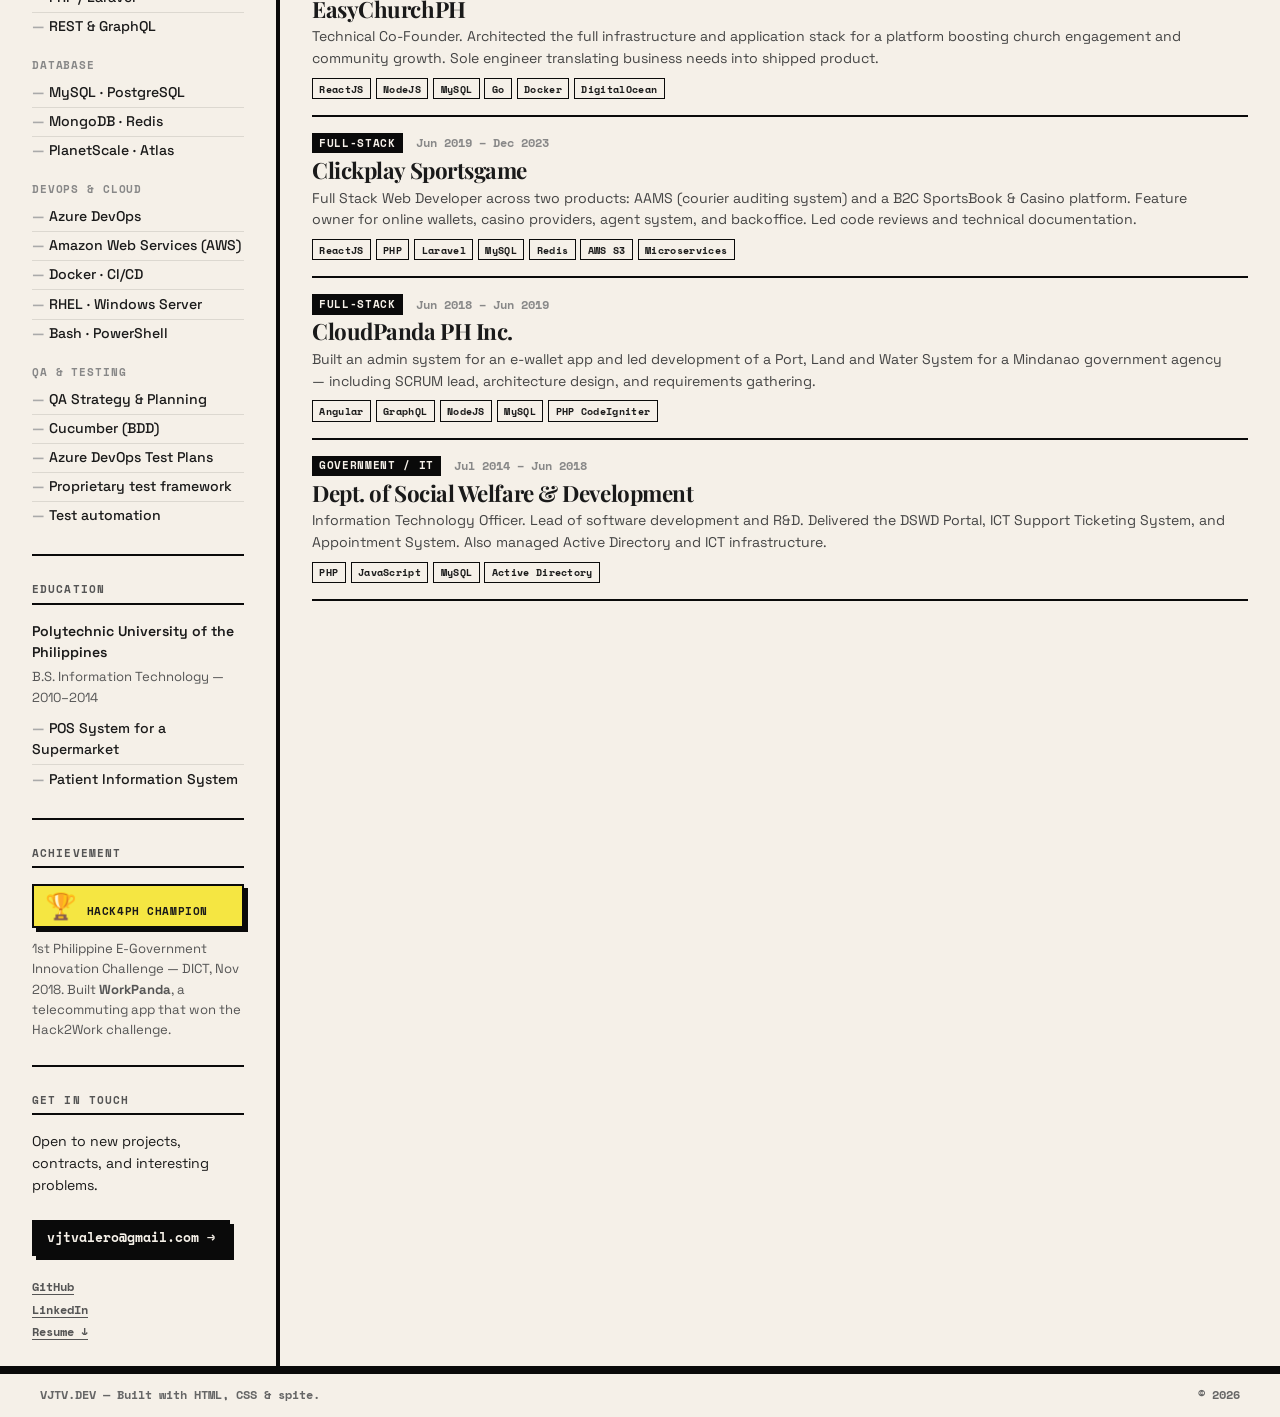
==== commit 09f7cf41: "cleanup" ====
--- a/index.html
+++ b/index.html
@@ -1,487 +1,434 @@
 <!doctype html>
 <html lang="en">
-    <head>
-        <meta charset="UTF-8" />
-        <meta name="viewport" content="width=device-width, initial-scale=1.0" />
-        <title>Vincent James Valero — Full-Stack Developer & AI Engineer</title>
-        <link rel="stylesheet" href="style.css" />
-        <link rel="preconnect" href="https://fonts.googleapis.com" />
-        <link rel="preconnect" href="https://fonts.gstatic.com" crossorigin />
-        <link
-            href="https://fonts.googleapis.com/css2?family=Space+Grotesk:wght@400;500;600;700&family=Space+Mono:wght@400;700&family=Playfair+Display:wght@700;900&display=swap"
-            rel="stylesheet"
-        />
-    </head>
-    <body>
-        <button class="theme-toggle" id="theme-toggle" title="Toggle dark mode">
-            ☀️
-        </button>
-
-        <!-- MASTHEAD -->
-        <header class="masthead">
-            <div class="masthead-top">
-                <span class="masthead-meta">Vol. I &mdash; Est. 2026</span>
-                <span class="masthead-meta" id="todays-date"></span>
-                <span class="masthead-meta"><mark>AI & Full-Stack</mark></span>
-            </div>
-            <div class="masthead-rule"></div>
-            <div class="masthead-title-row">
-                <h1 class="masthead-name">
-                    VJTV<span class="masthead-dot">.</span>DEV
-                </h1>
-            </div>
-            <p class="masthead-deck">
-                Vincent James Valero &mdash; Senior Software Developer &amp; AI
-                Engineer &mdash; Manila, PH
-            </p>
-            <div class="masthead-rule"></div>
-            <nav class="masthead-nav">
-                <a href="#ai">AI</a>
-                <a href="#blog">Blog</a>
-                <a href="#work">Work</a>
-                <a href="#skills">Skills</a>
-                <a href="#about">About</a>
-                <a href="#contact">Contact</a>
-            </nav>
-            <div class="masthead-rule thick"></div>
-        </header>
-
-        <!-- FRONT PAGE GRID -->
-        <main class="front-page">
-            <!-- LEFT COLUMN -->
-            <aside class="col col-left">
-                <!-- About -->
-                <section class="block" id="about">
-                    <h2 class="block-heading">About</h2>
-                    <p>
-                        Senior software developer based in Manila with 10+ years
-                        across full-stack web, platform engineering, and
-                        infrastructure automation. Currently building internal
-                        developer platforms at Standard Chartered, and
-                        co-founding EasyChurchPH on the side.
-                    </p>
-                    <p>
-                        Lately gone deep on agentic AI — building autonomous
-                        workflows, engineering prompts for production, and
-                        integrating MCP servers into real systems.
-                    </p>
-                    <div class="about-stats">
-                        <div class="stat-row">
-                            <span class="stat-n">10+</span>
-                            <span class="stat-l">Years experience</span>
-                        </div>
-                        <div class="stat-row">
-                            <span class="stat-n">20+</span>
-                            <span class="stat-l">Projects shipped</span>
-                        </div>
-                        <div class="stat-row">
-                            <span class="stat-n">5+</span>
-                            <span class="stat-l">Industries served</span>
-                        </div>
-                    </div>
-                </section>
-
-                <div class="col-rule"></div>
-
-                <!-- Skills -->
-                <section class="block" id="skills">
-                    <h2 class="block-heading">Skills</h2>
-
-                    <h3 class="skill-cat">AI &amp; LLMs</h3>
-                    <ul class="skill-list">
-                        <li>Claude API &middot; OpenAI API</li>
-                        <li>LangChain &middot; LangGraph</li>
-                        <li>RAG pipelines</li>
-                        <li>Vector DBs (Pinecone, pgvector)</li>
-                        <li>MCP (Model Context Protocol)</li>
-                        <li>Prompt Engineering</li>
-                        <li>AI Agents &middot; Tool Use</li>
-                        <li><a href="blog/microgpt-explained.html">How GPT Works in 243 Lines — VJTV.DEV</a></li>
-</ul>
-
-                    <h3 class="skill-cat">Frontend</h3>
-                    <ul class="skill-list">
-                        <li>ReactJS / Next.js</li>
-                        <li>TypeScript / JavaScript</li>
-                        <li>CSS / Tailwind</li>
-                    </ul>
-
-                    <h3 class="skill-cat">Backend</h3>
-                    <ul class="skill-list">
-                        <li>Node.js</li>
-                        <li>Python &middot; Go</li>
-                        <li>PHP / Laravel</li>
-                        <li>REST &amp; GraphQL</li>
-                    </ul>
-
-                    <h3 class="skill-cat">Database</h3>
-                    <ul class="skill-list">
-                        <li>MySQL &middot; PostgreSQL</li>
-                        <li>MongoDB &middot; Redis</li>
-                        <li>PlanetScale &middot; Atlas</li>
-                    </ul>
-
-                    <h3 class="skill-cat">DevOps &amp; Cloud</h3>
-                    <ul class="skill-list">
-                        <li>Azure DevOps</li>
-                        <li>Amazon Web Services (AWS)</li>
-                        <li>Docker &middot; CI/CD</li>
-                        <li>RHEL &middot; Windows Server</li>
-                        <li>Bash &middot; PowerShell</li>
-                    </ul>
-
-                    <h3 class="skill-cat">QA &amp; Testing</h3>
-                    <ul class="skill-list">
-                        <li>QA Strategy &amp; Planning</li>
-                        <li>Cucumber (BDD)</li>
-                        <li>Azure DevOps Test Plans</li>
-                        <li>Proprietary test framework</li>
-                        <li>Test automation</li>
-                    </ul>
-                </section>
-
-                <div class="col-rule"></div>
-
-                <!-- Education -->
-                <section class="block">
-                    <h2 class="block-heading">Education</h2>
-                    <p
-                        style="
+
+<head>
+    <meta charset="UTF-8" />
+    <meta name="viewport" content="width=device-width, initial-scale=1.0" />
+    <title>Vincent James Valero — Full-Stack Developer & AI Engineer</title>
+    <link rel="stylesheet" href="style.css" />
+    <link rel="preconnect" href="https://fonts.googleapis.com" />
+    <link rel="preconnect" href="https://fonts.gstatic.com" crossorigin />
+    <link
+        href="https://fonts.googleapis.com/css2?family=Space+Grotesk:wght@400;500;600;700&family=Space+Mono:wght@400;700&family=Playfair+Display:wght@700;900&display=swap"
+        rel="stylesheet" />
+</head>
+
+<body>
+    <button class="theme-toggle" id="theme-toggle" title="Toggle dark mode">
+        ☀️
+    </button>
+
+    <!-- MASTHEAD -->
+    <header class="masthead">
+        <div class="masthead-top">
+            <span class="masthead-meta">Vol. I &mdash; Est. 2026</span>
+            <span class="masthead-meta" id="todays-date"></span>
+            <span class="masthead-meta"><mark>AI & Full-Stack</mark></span>
+        </div>
+        <div class="masthead-rule"></div>
+        <div class="masthead-title-row">
+            <h1 class="masthead-name">
+                VJTV<span class="masthead-dot">.</span>DEV
+            </h1>
+        </div>
+        <p class="masthead-deck">
+            Vincent James Valero &mdash; Senior Software Developer &amp; AI
+            Engineer &mdash; Manila, PH
+        </p>
+        <div class="masthead-rule"></div>
+        <nav class="masthead-nav">
+            <a href="#ai">AI</a>
+            <a href="#blog">Blog</a>
+            <a href="#work">Work</a>
+            <a href="#skills">Skills</a>
+            <a href="#about">About</a>
+            <a href="#contact">Contact</a>
+        </nav>
+        <div class="masthead-rule thick"></div>
+    </header>
+
+    <!-- FRONT PAGE GRID -->
+    <main class="front-page">
+        <!-- LEFT COLUMN -->
+        <aside class="col col-left">
+            <!-- About -->
+            <section class="block" id="about">
+                <h2 class="block-heading">About</h2>
+                <p>
+                    Senior software developer based in Manila with 10+ years
+                    across full-stack web, platform engineering, and
+                    infrastructure automation. Currently building internal
+                    developer platforms at Standard Chartered, and
+                    co-founding EasyChurchPH on the side.
+                </p>
+                <p>
+                    Lately gone deep on agentic AI — building autonomous
+                    workflows, engineering prompts for production, and
+                    integrating MCP servers into real systems.
+                </p>
+                <div class="about-stats">
+                    <div class="stat-row">
+                        <span class="stat-n">10+</span>
+                        <span class="stat-l">Years experience</span>
+                    </div>
+                    <div class="stat-row">
+                        <span class="stat-n">20+</span>
+                        <span class="stat-l">Projects shipped</span>
+                    </div>
+                    <div class="stat-row">
+                        <span class="stat-n">5+</span>
+                        <span class="stat-l">Industries served</span>
+                    </div>
+                </div>
+            </section>
+
+            <div class="col-rule"></div>
+
+            <!-- Skills -->
+            <section class="block" id="skills">
+                <h2 class="block-heading">Skills</h2>
+
+                <h3 class="skill-cat">AI &amp; LLMs</h3>
+                <ul class="skill-list">
+                    <li>Claude API &middot; OpenAI API</li>
+                    <li>LangChain &middot; LangGraph</li>
+                    <li>RAG pipelines</li>
+                    <li>Vector DBs (Pinecone, pgvector)</li>
+                    <li>MCP (Model Context Protocol)</li>
+                    <li>Prompt Engineering</li>
+                    <li>AI Agents &middot; Tool Use</li>
+                </ul>
+                <h3 class="skill-cat">Frontend</h3>
+                <ul class="skill-list">
+                    <li>ReactJS / Next.js</li>
+                    <li>TypeScript / JavaScript</li>
+                    <li>CSS / Tailwind</li>
+                </ul>
+
+                <h3 class="skill-cat">Backend</h3>
+                <ul class="skill-list">
+                    <li>Node.js</li>
+                    <li>Python &middot; Go</li>
+                    <li>PHP / Laravel</li>
+                    <li>REST &amp; GraphQL</li>
+                </ul>
+
+                <h3 class="skill-cat">Database</h3>
+                <ul class="skill-list">
+                    <li>MySQL &middot; PostgreSQL</li>
+                    <li>MongoDB &middot; Redis</li>
+                    <li>PlanetScale &middot; Atlas</li>
+                </ul>
+
+                <h3 class="skill-cat">DevOps &amp; Cloud</h3>
+                <ul class="skill-list">
+                    <li>Azure DevOps</li>
+                    <li>Amazon Web Services (AWS)</li>
+                    <li>Docker &middot; CI/CD</li>
+                    <li>RHEL &middot; Windows Server</li>
+                    <li>Bash &middot; PowerShell</li>
+                </ul>
+
+                <h3 class="skill-cat">QA &amp; Testing</h3>
+                <ul class="skill-list">
+                    <li>QA Strategy &amp; Planning</li>
+                    <li>Cucumber (BDD)</li>
+                    <li>Azure DevOps Test Plans</li>
+                    <li>Proprietary test framework</li>
+                    <li>Test automation</li>
+                </ul>
+            </section>
+
+            <div class="col-rule"></div>
+
+            <!-- Education -->
+            <section class="block">
+                <h2 class="block-heading">Education</h2>
+                <p style="
                             font-size: 0.88rem;
                             font-weight: 600;
                             margin-bottom: 0.2rem;
-                        "
-                    >
-                        Polytechnic University of the Philippines
-                    </p>
-                    <p
-                        style="
+                        ">
+                    Polytechnic University of the Philippines
+                </p>
+                <p style="
                             font-size: 0.82rem;
                             color: #555;
                             margin-bottom: 0.4rem;
-                        "
-                    >
-                        B.S. Information Technology &mdash; 2010&ndash;2014
-                    </p>
-                    <ul class="skill-list">
-                        <li>POS System for a Supermarket</li>
-                        <li>Patient Information System</li>
-                    </ul>
-                </section>
-
-                <div class="col-rule"></div>
-
-                <!-- Achievement -->
-                <section class="block">
-                    <h2 class="block-heading">Achievement</h2>
-                    <div class="stat-row" style="background: var(--yellow)">
-                        <span class="stat-n">&#x1F3C6;</span>
-                        <span class="stat-l">Hack4PH Champion</span>
-                    </div>
-                    <p
-                        style="
+                        ">
+                    B.S. Information Technology &mdash; 2010&ndash;2014
+                </p>
+                <ul class="skill-list">
+                    <li>POS System for a Supermarket</li>
+                    <li>Patient Information System</li>
+                </ul>
+            </section>
+
+            <div class="col-rule"></div>
+
+            <!-- Achievement -->
+            <section class="block">
+                <h2 class="block-heading">Achievement</h2>
+                <div class="stat-row" style="background: var(--yellow)">
+                    <span class="stat-n">&#x1F3C6;</span>
+                    <span class="stat-l">Hack4PH Champion</span>
+                </div>
+                <p style="
                             font-size: 0.82rem;
                             color: #555;
                             margin-top: 0.7rem;
-                        "
-                    >
-                        1st Philippine E-Government Innovation Challenge &mdash;
-                        DICT, Nov 2018. Built <strong>WorkPanda</strong>, a
-                        telecommuting app that won the Hack2Work challenge.
-                    </p>
-                </section>
-
-                <div class="col-rule"></div>
-
-                <!-- Contact blurb -->
-                <section class="block contact-block" id="contact">
-                    <h2 class="block-heading">Get in touch</h2>
-                    <p>
-                        Open to new projects, contracts, and interesting
-                        problems.
-                    </p>
-                    <a href="mailto:vjtvalero@gmail.com" class="inline-btn"
-                        >vjtvalero@gmail.com &rarr;</a
-                    >
-                    <div class="social-row">
-                        <a href="https://github.com/vjtvalero">GitHub</a>
-                        <a href="https://www.linkedin.com/in/vjtvalero/"
-                            >LinkedIn</a
-                        >
-                        <a
-                            href="#"
-                            onclick="
+                        ">
+                    1st Philippine E-Government Innovation Challenge &mdash;
+                    DICT, Nov 2018. Built <strong>WorkPanda</strong>, a
+                    telecommuting app that won the Hack2Work challenge.
+                </p>
+            </section>
+
+            <div class="col-rule"></div>
+
+            <!-- Contact blurb -->
+            <section class="block contact-block" id="contact">
+                <h2 class="block-heading">Get in touch</h2>
+                <p>
+                    Open to new projects, contracts, and interesting
+                    problems.
+                </p>
+                <a href="mailto:vjtvalero@gmail.com" class="inline-btn">vjtvalero@gmail.com &rarr;</a>
+                <div class="social-row">
+                    <a href="https://github.com/vjtvalero">GitHub</a>
+                    <a href="https://www.linkedin.com/in/vjtvalero/">LinkedIn</a>
+                    <a href="#" onclick="
                                 window.print()
                                 return false
-                            "
-                            >Resume &darr;</a
-                        >
-                    </div>
-                </section>
-            </aside>
-
-            <!-- CENTER COLUMN -->
-            <div class="col col-center">
-                <!-- AI Feature -->
-                <section class="block feature-block" id="ai">
-                    <div class="feature-kicker">
-                        Featured &mdash; AI Specialties
-                    </div>
-                    <h2 class="feature-headline">
-                        Building agentic<br />frameworks that<br />move
-                        companies forward.
-                    </h2>
-                    <p class="feature-lede">
-                        Innovating from within — designing internal AI
-                        frameworks that automate real workflows, reduce toil,
-                        and bring LLM capabilities into production systems.
-                    </p>
-                    <div class="feature-divider"></div>
-                    <div class="ai-items">
-                        <div class="ai-item">
-                            <span class="ai-item-label"
-                                >Agentic AI Development</span
-                            >
-                            <p>
-                                Autonomous multi-step agent pipelines with
-                                Claude Code. Tool-calling loops, long-horizon
-                                tasks, human-in-the-loop flows.
-                            </p>
-                        </div>
-                        <div class="ai-item">
-                            <span class="ai-item-label"
-                                >Prompt Engineering</span
-                            >
-                            <p>
-                                Structured system prompts, few-shot examples,
-                                and chain-of-thought scaffolds that unlock model
-                                capabilities at production quality.
-                            </p>
-                        </div>
-                        <div class="ai-item">
-                            <span class="ai-item-label">AI Optimizations</span>
-                            <p>
-                                Reducing latency, token costs, and hallucination
-                                rates via context compression, RAG, caching, and
-                                fine-tuning strategies.
-                            </p>
-                        </div>
-                        <div class="ai-item ai-item-highlight">
-                            <span class="ai-item-label"
-                                >MCP &mdash; Model Context Protocol</span
-                            >
-                            <p>
-                                Designing and integrating MCP servers to extend
-                                AI agents with custom tools, data sources, and
-                                external APIs.
-                            </p>
-                        </div>
-                    </div>
-                </section>
-
-                <div class="col-rule"></div>
-
-                <!-- Blog -->
-                <section class="block" id="blog">
-                    <h2 class="block-heading">Blog</h2>
-                    <div class="articles">
-                        <article class="article article-plain">
-                            <div class="article-meta">
-                                <span class="article-tag">Engineering</span>
-                                <span class="article-year">Mar 2026</span>
-                            </div>
-                            <h3 class="article-title">
-                                <a
-                                    href="blog/the-quiet-power-of-boring-technology.html"
-                                >
-                                    The Quiet Power of Boring Technology
-                                </a>
-                            </h3>
-                            <p class="article-desc">
-                                Stability, predictability, and reliability
-                                rarely trend online — but they're often doing
-                                the most important work. A case for the tools
-                                nobody talks about.
-                            </p>
-                            <a
-                                href="blog/the-quiet-power-of-boring-technology.html"
-                                class="inline-link"
-                                >Read &rarr;</a
-                            >
-                        </article>
-                        <article class="article article-plain">
-                            <div class="article-meta">
-                                <span class="article-tag">Career</span>
-                                <span class="article-year">Mar 2026</span>
-                            </div>
-                            <h3 class="article-title">
-                                <a
-                                    href="blog/the-plumber-always-has-a-job.html"
-                                >
-                                    The Plumber Always Has a Job: Why Deep
-                                    Knowledge Still Wins in the Age of AI
-                                </a>
-                            </h3>
-                            <p class="article-desc">
-                                A software engineer walks into a conversation
-                                about OSS contributions and walks out with a
-                                career philosophy. Here's what that journey
-                                revealed.
-                            </p>
-                            <a
-                                href="blog/the-plumber-always-has-a-job.html"
-                                class="inline-link"
-                                >Read &rarr;</a
-                            >
-                        </article>
-                    </div>
-                </section>
-
-                <div class="col-rule"></div>
-
-                <!-- Experience -->
-                <section class="block" id="work">
-                    <h2 class="block-heading">Experience</h2>
-                    <div class="articles">
-                        <article class="article article-yellow">
-                            <div class="article-meta">
-                                <span class="article-tag"
-                                    >Agentic AI Testing</span
-                                >
-                                <span class="article-year"
-                                    >Jan 2024 &ndash; Present</span
-                                >
-                            </div>
-                            <h3 class="article-title">
-                                Standard Chartered Group Services
-                            </h3>
-                            <p class="article-desc">
-                                Senior Software Developer. Currently applying
-                                agentic AI to transform QA — building autonomous
-                                testing workflows that reduce manual effort,
-                                surface regressions earlier, and bring
-                                LLM-driven intelligence into the quality
-                                engineering process.
-                            </p>
-                            <p
-                                class="article-desc"
-                                style="
+                            ">Resume &darr;</a>
+                </div>
+            </section>
+        </aside>
+
+        <!-- CENTER COLUMN -->
+        <div class="col col-center">
+            <!-- AI Feature -->
+            <section class="block feature-block" id="ai">
+                <div class="feature-kicker">
+                    Featured &mdash; AI Specialties
+                </div>
+                <h2 class="feature-headline">
+                    Building agentic<br />frameworks that<br />move
+                    companies forward.
+                </h2>
+                <p class="feature-lede">
+                    Innovating from within — designing internal AI
+                    frameworks that automate real workflows, reduce toil,
+                    and bring LLM capabilities into production systems.
+                </p>
+                <div class="feature-divider"></div>
+                <div class="ai-items">
+                    <div class="ai-item">
+                        <span class="ai-item-label">Agentic AI Development</span>
+                        <p>
+                            Autonomous multi-step agent pipelines with
+                            Claude Code. Tool-calling loops, long-horizon
+                            tasks, human-in-the-loop flows.
+                        </p>
+                    </div>
+                    <div class="ai-item">
+                        <span class="ai-item-label">Prompt Engineering</span>
+                        <p>
+                            Structured system prompts, few-shot examples,
+                            and chain-of-thought scaffolds that unlock model
+                            capabilities at production quality.
+                        </p>
+                    </div>
+                    <div class="ai-item">
+                        <span class="ai-item-label">AI Optimizations</span>
+                        <p>
+                            Reducing latency, token costs, and hallucination
+                            rates via context compression, RAG, caching, and
+                            fine-tuning strategies.
+                        </p>
+                    </div>
+                    <div class="ai-item ai-item-highlight">
+                        <span class="ai-item-label">MCP &mdash; Model Context Protocol</span>
+                        <p>
+                            Designing and integrating MCP servers to extend
+                            AI agents with custom tools, data sources, and
+                            external APIs.
+                        </p>
+                    </div>
+                </div>
+            </section>
+
+            <div class="col-rule"></div>
+
+            <!-- Blog -->
+            <section class="block" id="blog">
+                <h2 class="block-heading">Blog</h2>
+                <div class="articles">
+                    <article class="article article-plain">
+                        <div class="article-meta">
+                            <span class="article-tag">Engineering</span>
+                            <span class="article-year">Mar 2026</span>
+                        </div>
+                        <h3 class="article-title">
+                            <a href="blog/the-quiet-power-of-boring-technology.html">
+                                The Quiet Power of Boring Technology
+                            </a>
+                        </h3>
+                        <p class="article-desc">
+                            Stability, predictability, and reliability
+                            rarely trend online — but they're often doing
+                            the most important work. A case for the tools
+                            nobody talks about.
+                        </p>
+                        <a href="blog/the-quiet-power-of-boring-technology.html" class="inline-link">Read &rarr;</a>
+                    </article>
+                    <article class="article article-plain">
+                        <div class="article-meta">
+                            <span class="article-tag">Career</span>
+                            <span class="article-year">Mar 2026</span>
+                        </div>
+                        <h3 class="article-title">
+                            <a href="blog/the-plumber-always-has-a-job.html">
+                                The Plumber Always Has a Job: Why Deep
+                                Knowledge Still Wins in the Age of AI
+                            </a>
+                        </h3>
+                        <p class="article-desc">
+                            A software engineer walks into a conversation
+                            about OSS contributions and walks out with a
+                            career philosophy. Here's what that journey
+                            revealed.
+                        </p>
+                        <a href="blog/the-plumber-always-has-a-job.html" class="inline-link">Read &rarr;</a>
+                    </article>
+                </div>
+            </section>
+
+            <div class="col-rule"></div>
+
+            <!-- Experience -->
+            <section class="block" id="work">
+                <h2 class="block-heading">Experience</h2>
+                <div class="articles">
+                    <article class="article article-yellow">
+                        <div class="article-meta">
+                            <span class="article-tag">Agentic AI Testing</span>
+                            <span class="article-year">Jan 2024 &ndash; Present</span>
+                        </div>
+                        <h3 class="article-title">
+                            Standard Chartered Group Services
+                        </h3>
+                        <p class="article-desc">
+                            Senior Software Developer. Currently applying
+                            agentic AI to transform QA — building autonomous
+                            testing workflows that reduce manual effort,
+                            surface regressions earlier, and bring
+                            LLM-driven intelligence into the quality
+                            engineering process.
+                        </p>
+                        <p class="article-desc" style="
                                     font-size: 0.82rem;
                                     color: #555;
                                     margin-top: 0.3rem;
-                                "
-                            >
-                                Previously: Platform Engineering &middot;
-                                Internal AI Platform Development
-                            </p>
-                            <div class="article-stack">
-                                <span>Claude Code</span><span>MCP</span>
-                                <span>Python</span><span>TypeScript</span>
-                                <span>Proprietary Test Framework</span>
-                            </div>
-                        </article>
-
-                        <article class="article article-plain">
-                            <div class="article-meta">
-                                <span class="article-tag">Co-Founder</span>
-                                <span class="article-year"
-                                    >Jan 2023 &ndash; Present</span
-                                >
-                            </div>
-                            <h3 class="article-title">EasyChurchPH</h3>
-                            <p class="article-desc">
-                                Technical Co-Founder. Architected the full
-                                infrastructure and application stack for a
-                                platform boosting church engagement and
-                                community growth. Sole engineer translating
-                                business needs into shipped product.
-                            </p>
-                            <div class="article-stack">
-                                <span>ReactJS</span><span>NodeJS</span
-                                ><span>MySQL</span><span>Go</span
-                                ><span>Docker</span><span>DigitalOcean</span>
-                            </div>
-                        </article>
-
-                        <article class="article article-plain">
-                            <div class="article-meta">
-                                <span class="article-tag">Full-Stack</span>
-                                <span class="article-year"
-                                    >Jun 2019 &ndash; Dec 2023</span
-                                >
-                            </div>
-                            <h3 class="article-title">Clickplay Sportsgame</h3>
-                            <p class="article-desc">
-                                Full Stack Web Developer across two products:
-                                AAMS (courier auditing system) and a B2C
-                                SportsBook &amp; Casino platform. Feature owner
-                                for online wallets, casino providers, agent
-                                system, and backoffice. Led code reviews and
-                                technical documentation.
-                            </p>
-                            <div class="article-stack">
-                                <span>ReactJS</span><span>PHP</span
-                                ><span>Laravel</span><span>MySQL</span
-                                ><span>Redis</span><span>AWS S3</span
-                                ><span>Microservices</span>
-                            </div>
-                        </article>
-
-                        <article class="article article-plain">
-                            <div class="article-meta">
-                                <span class="article-tag">Full-Stack</span>
-                                <span class="article-year"
-                                    >Jun 2018 &ndash; Jun 2019</span
-                                >
-                            </div>
-                            <h3 class="article-title">CloudPanda PH Inc.</h3>
-                            <p class="article-desc">
-                                Built an admin system for an e-wallet app and
-                                led development of a Port, Land and Water System
-                                for a Mindanao government agency — including
-                                SCRUM lead, architecture design, and
-                                requirements gathering.
-                            </p>
-                            <div class="article-stack">
-                                <span>Angular</span><span>GraphQL</span
-                                ><span>NodeJS</span><span>MySQL</span
-                                ><span>PHP CodeIgniter</span>
-                            </div>
-                        </article>
-
-                        <article class="article article-plain">
-                            <div class="article-meta">
-                                <span class="article-tag">Government / IT</span>
-                                <span class="article-year"
-                                    >Jul 2014 &ndash; Jun 2018</span
-                                >
-                            </div>
-                            <h3 class="article-title">
-                                Dept. of Social Welfare &amp; Development
-                            </h3>
-                            <p class="article-desc">
-                                Information Technology Officer. Lead of software
-                                development and R&amp;D. Delivered the DSWD
-                                Portal, ICT Support Ticketing System, and
-                                Appointment System. Also managed Active
-                                Directory and ICT infrastructure.
-                            </p>
-                            <div class="article-stack">
-                                <span>PHP</span><span>JavaScript</span
-                                ><span>MySQL</span><span>Active Directory</span>
-                            </div>
-                        </article>
-                    </div>
-                </section>
-            </div>
-        </main>
-
-        <!-- FOOTER -->
-        <footer class="footer">
-            <span>VJTV.DEV &mdash; Built with HTML, CSS &amp; spite.</span>
-            <span>&copy; 2026</span>
-        </footer>
-
-        <script src="main.js"></script>
-    </body>
-</html>
+                                ">
+                            Previously: Platform Engineering &middot;
+                            Internal AI Platform Development
+                        </p>
+                        <div class="article-stack">
+                            <span>Claude Code</span><span>MCP</span>
+                            <span>Python</span><span>TypeScript</span>
+                            <span>Proprietary Test Framework</span>
+                        </div>
+                    </article>
+
+                    <article class="article article-plain">
+                        <div class="article-meta">
+                            <span class="article-tag">Co-Founder</span>
+                            <span class="article-year">Jan 2023 &ndash; Present</span>
+                        </div>
+                        <h3 class="article-title">EasyChurchPH</h3>
+                        <p class="article-desc">
+                            Technical Co-Founder. Architected the full
+                            infrastructure and application stack for a
+                            platform boosting church engagement and
+                            community growth. Sole engineer translating
+                            business needs into shipped product.
+                        </p>
+                        <div class="article-stack">
+                            <span>ReactJS</span><span>NodeJS</span><span>MySQL</span><span>Go</span><span>Docker</span><span>DigitalOcean</span>
+                        </div>
+                    </article>
+
+                    <article class="article article-plain">
+                        <div class="article-meta">
+                            <span class="article-tag">Full-Stack</span>
+                            <span class="article-year">Jun 2019 &ndash; Dec 2023</span>
+                        </div>
+                        <h3 class="article-title">Clickplay Sportsgame</h3>
+                        <p class="article-desc">
+                            Full Stack Web Developer across two products:
+                            AAMS (courier auditing system) and a B2C
+                            SportsBook &amp; Casino platform. Feature owner
+                            for online wallets, casino providers, agent
+                            system, and backoffice. Led code reviews and
+                            technical documentation.
+                        </p>
+                        <div class="article-stack">
+                            <span>ReactJS</span><span>PHP</span><span>Laravel</span><span>MySQL</span><span>Redis</span><span>AWS
+                                S3</span><span>Microservices</span>
+                        </div>
+                    </article>
+
+                    <article class="article article-plain">
+                        <div class="article-meta">
+                            <span class="article-tag">Full-Stack</span>
+                            <span class="article-year">Jun 2018 &ndash; Jun 2019</span>
+                        </div>
+                        <h3 class="article-title">CloudPanda PH Inc.</h3>
+                        <p class="article-desc">
+                            Built an admin system for an e-wallet app and
+                            led development of a Port, Land and Water System
+                            for a Mindanao government agency — including
+                            SCRUM lead, architecture design, and
+                            requirements gathering.
+                        </p>
+                        <div class="article-stack">
+                            <span>Angular</span><span>GraphQL</span><span>NodeJS</span><span>MySQL</span><span>PHP
+                                CodeIgniter</span>
+                        </div>
+                    </article>
+
+                    <article class="article article-plain">
+                        <div class="article-meta">
+                            <span class="article-tag">Government / IT</span>
+                            <span class="article-year">Jul 2014 &ndash; Jun 2018</span>
+                        </div>
+                        <h3 class="article-title">
+                            Dept. of Social Welfare &amp; Development
+                        </h3>
+                        <p class="article-desc">
+                            Information Technology Officer. Lead of software
+                            development and R&amp;D. Delivered the DSWD
+                            Portal, ICT Support Ticketing System, and
+                            Appointment System. Also managed Active
+                            Directory and ICT infrastructure.
+                        </p>
+                        <div class="article-stack">
+                            <span>PHP</span><span>JavaScript</span><span>MySQL</span><span>Active Directory</span>
+                        </div>
+                    </article>
+                </div>
+            </section>
+        </div>
+    </main>
+
+    <!-- FOOTER -->
+    <footer class="footer">
+        <span>VJTV.DEV &mdash; Built with HTML, CSS &amp; spite.</span>
+        <span>&copy; 2026</span>
+    </footer>
+
+    <script src="main.js"></script>
+</body>
+
+</html>
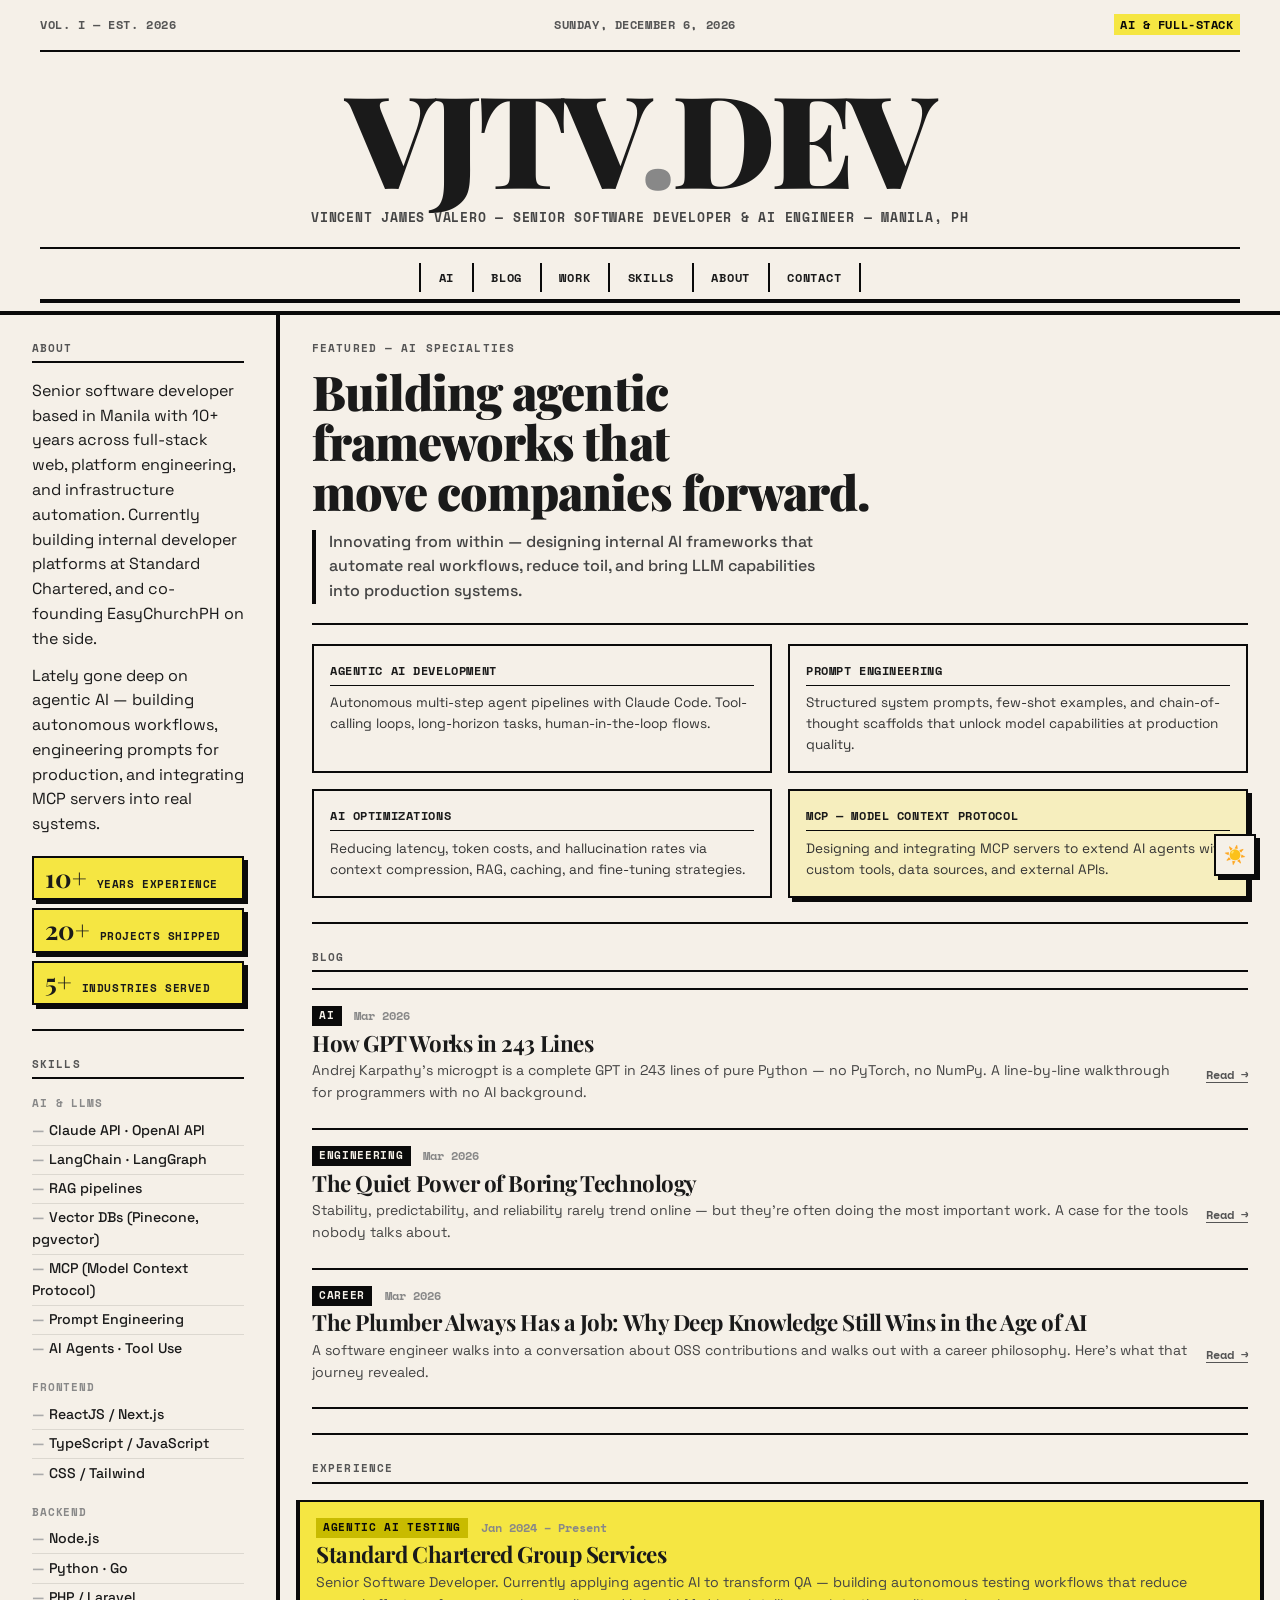
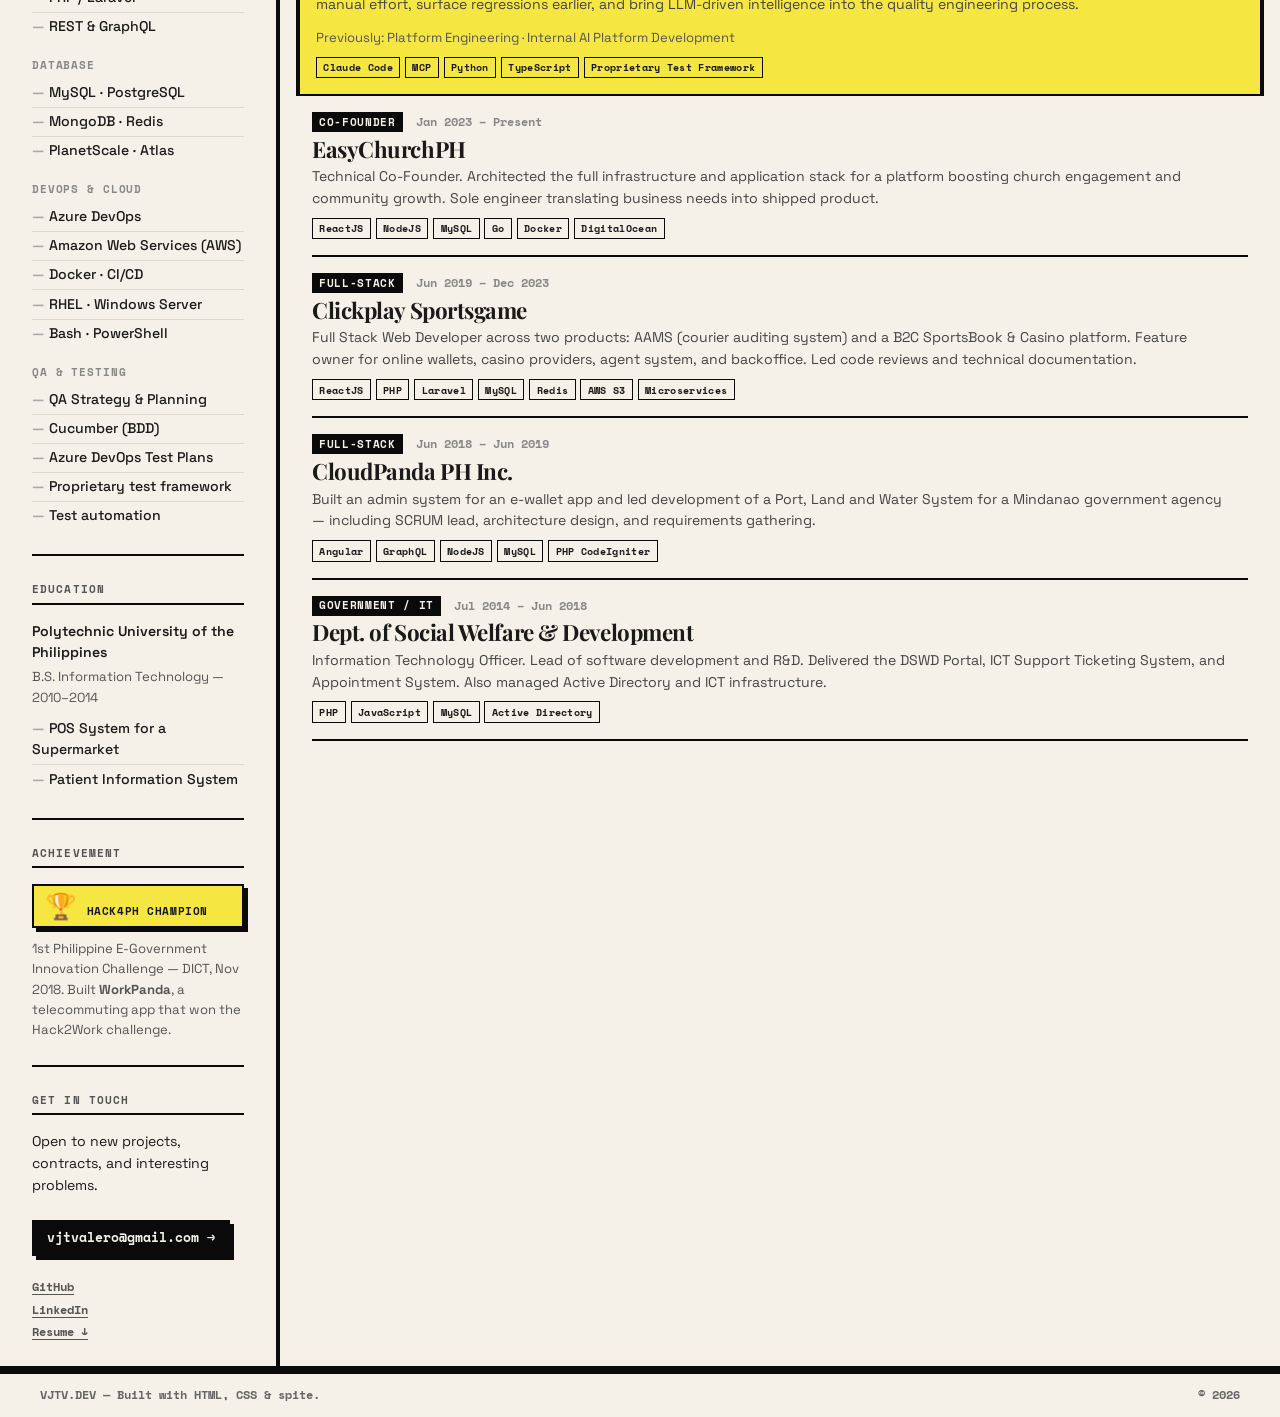
==== commit 74139b2a: "Add microgpt-explained.html to blog index" ====
--- a/index.html
+++ b/index.html
@@ -266,6 +266,24 @@
                 <div class="articles">
                     <article class="article article-plain">
                         <div class="article-meta">
+                            <span class="article-tag">AI</span>
+                            <span class="article-year">Mar 2026</span>
+                        </div>
+                        <h3 class="article-title">
+                            <a href="blog/microgpt-explained.html">
+                                How GPT Works in 243 Lines
+                            </a>
+                        </h3>
+                        <p class="article-desc">
+                            Andrej Karpathy's microgpt is a complete GPT
+                            in 243 lines of pure Python — no PyTorch, no
+                            NumPy. A line-by-line walkthrough for
+                            programmers with no AI background.
+                        </p>
+                        <a href="blog/microgpt-explained.html" class="inline-link">Read &rarr;</a>
+                    </article>
+                    <article class="article article-plain">
+                        <div class="article-meta">
                             <span class="article-tag">Engineering</span>
                             <span class="article-year">Mar 2026</span>
                         </div>
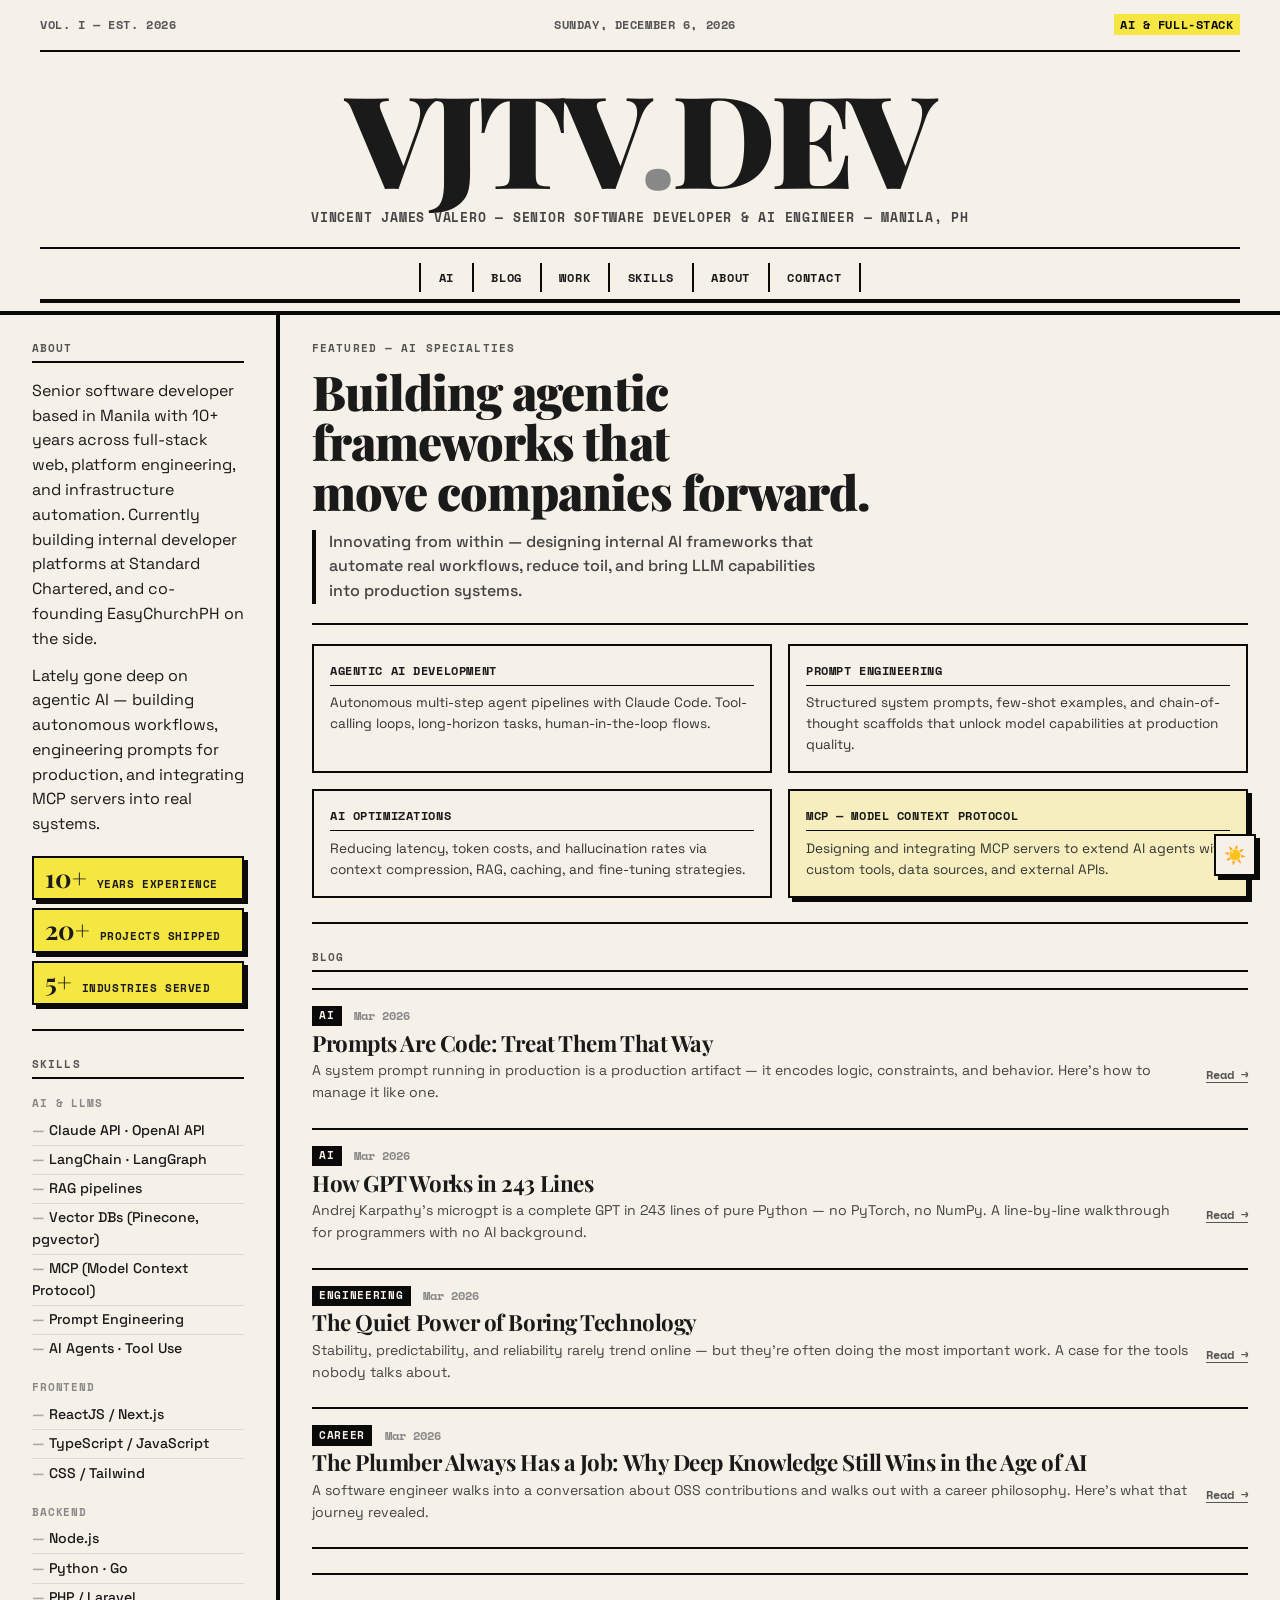
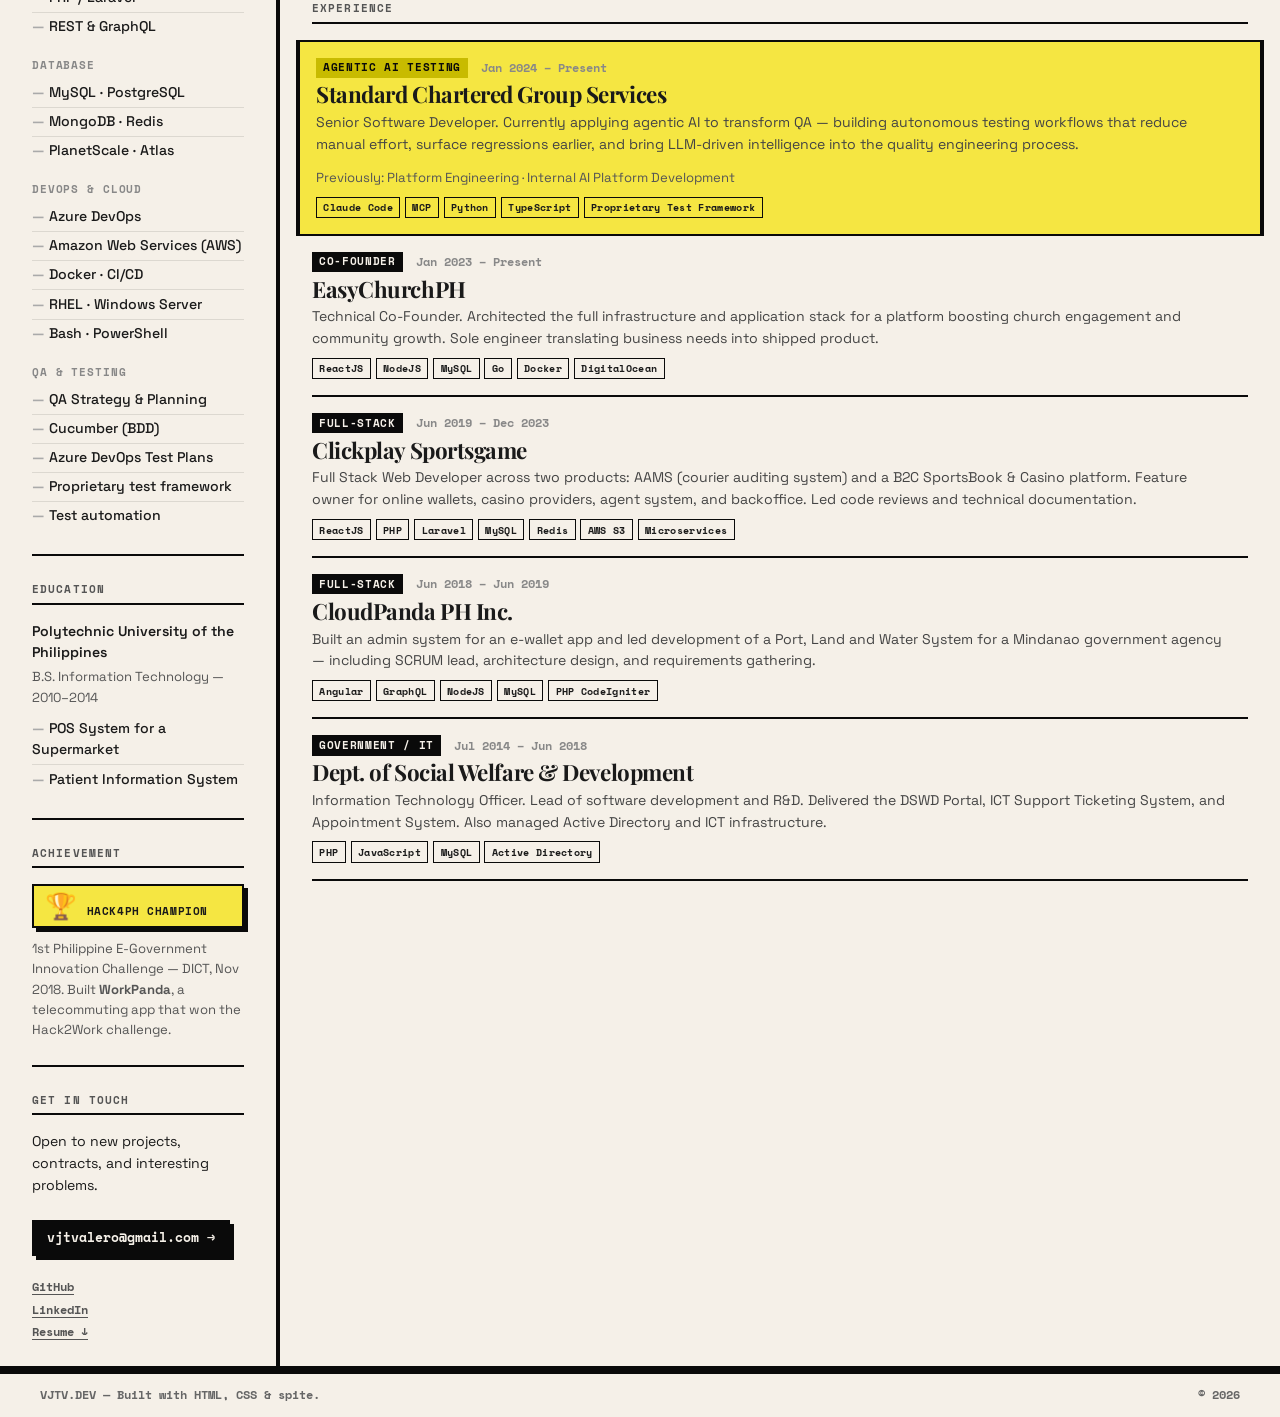
==== commit 172aa4d8: "Add prompts-are-code to blog index" ====
--- a/index.html
+++ b/index.html
@@ -270,6 +270,24 @@
                             <span class="article-year">Mar 2026</span>
                         </div>
                         <h3 class="article-title">
+                            <a href="blog/prompts-are-code.html">
+                                Prompts Are Code: Treat Them That Way
+                            </a>
+                        </h3>
+                        <p class="article-desc">
+                            A system prompt running in production is a
+                            production artifact — it encodes logic,
+                            constraints, and behavior. Here's how to
+                            manage it like one.
+                        </p>
+                        <a href="blog/prompts-are-code.html" class="inline-link">Read &rarr;</a>
+                    </article>
+                    <article class="article article-plain">
+                        <div class="article-meta">
+                            <span class="article-tag">AI</span>
+                            <span class="article-year">Mar 2026</span>
+                        </div>
+                        <h3 class="article-title">
                             <a href="blog/microgpt-explained.html">
                                 How GPT Works in 243 Lines
                             </a>
@@ -449,4 +467,4 @@
     <script src="main.js"></script>
 </body>
 
-</html>+</html>
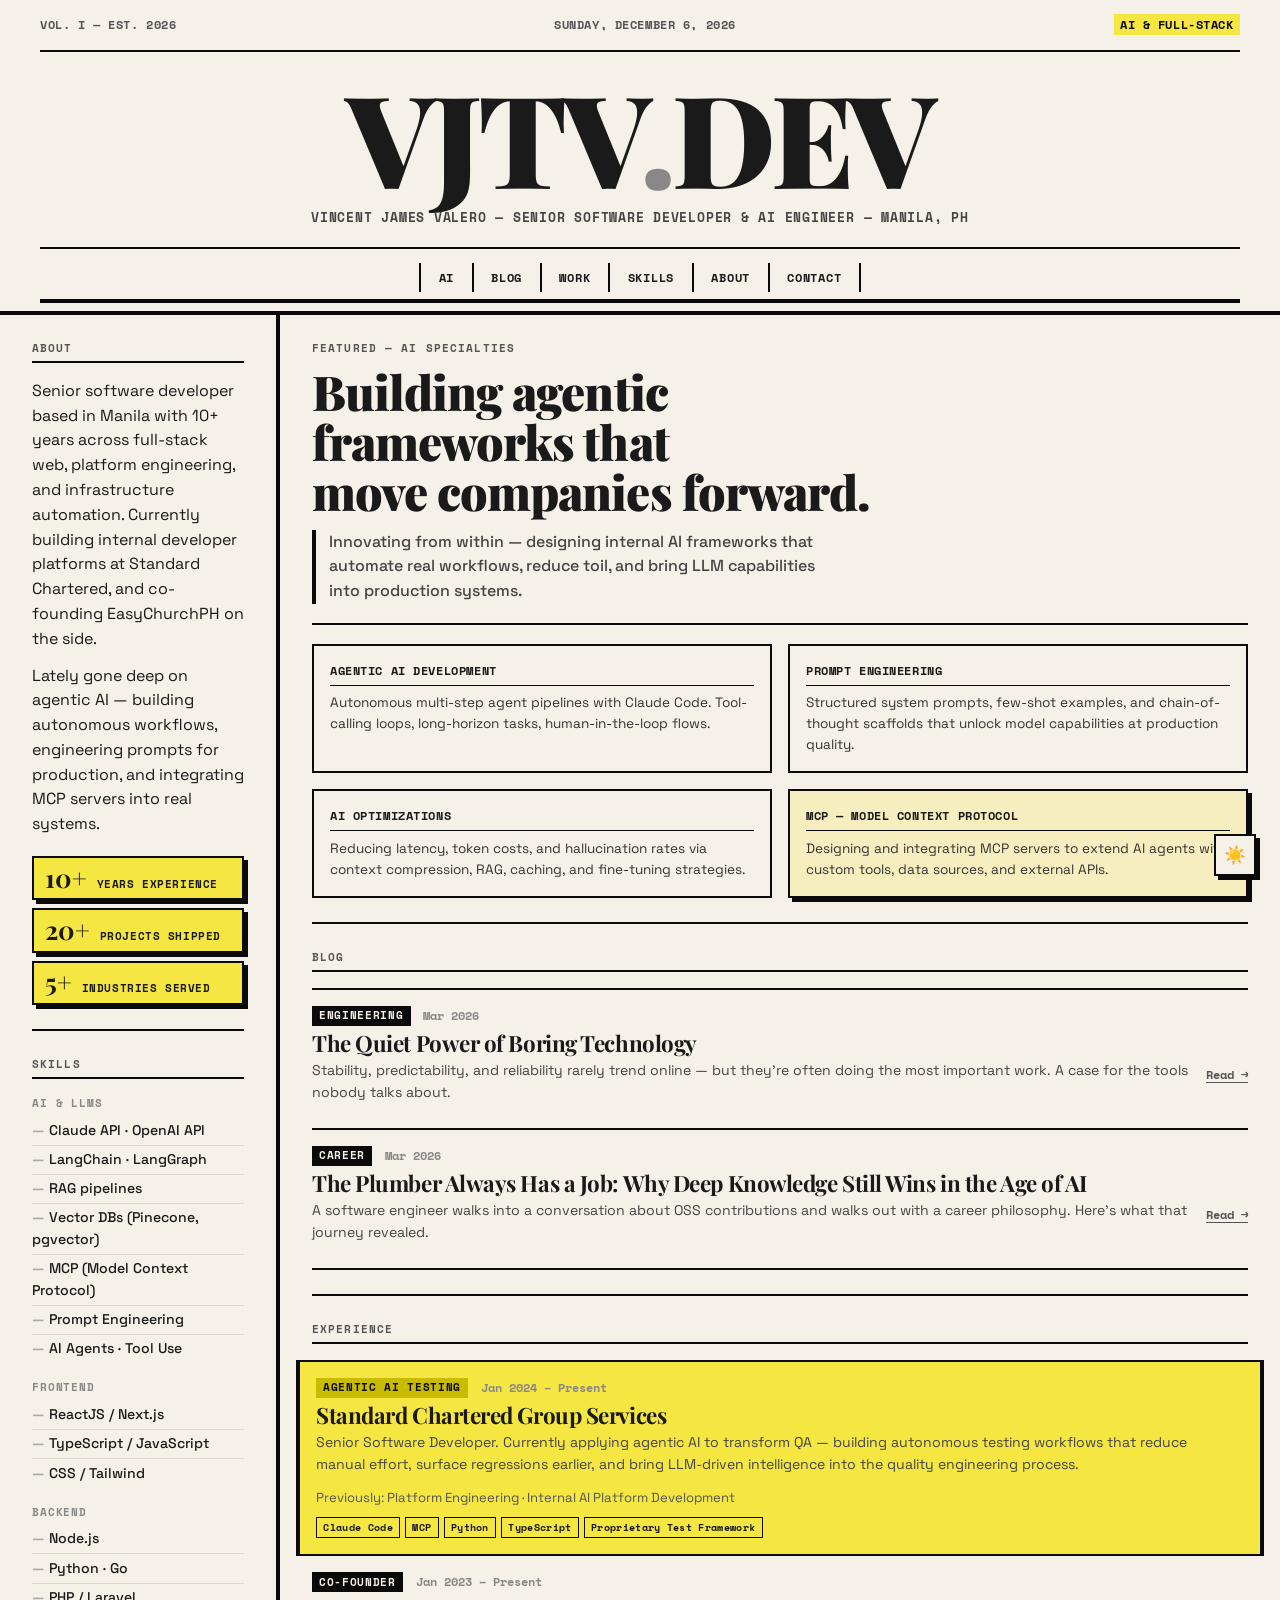
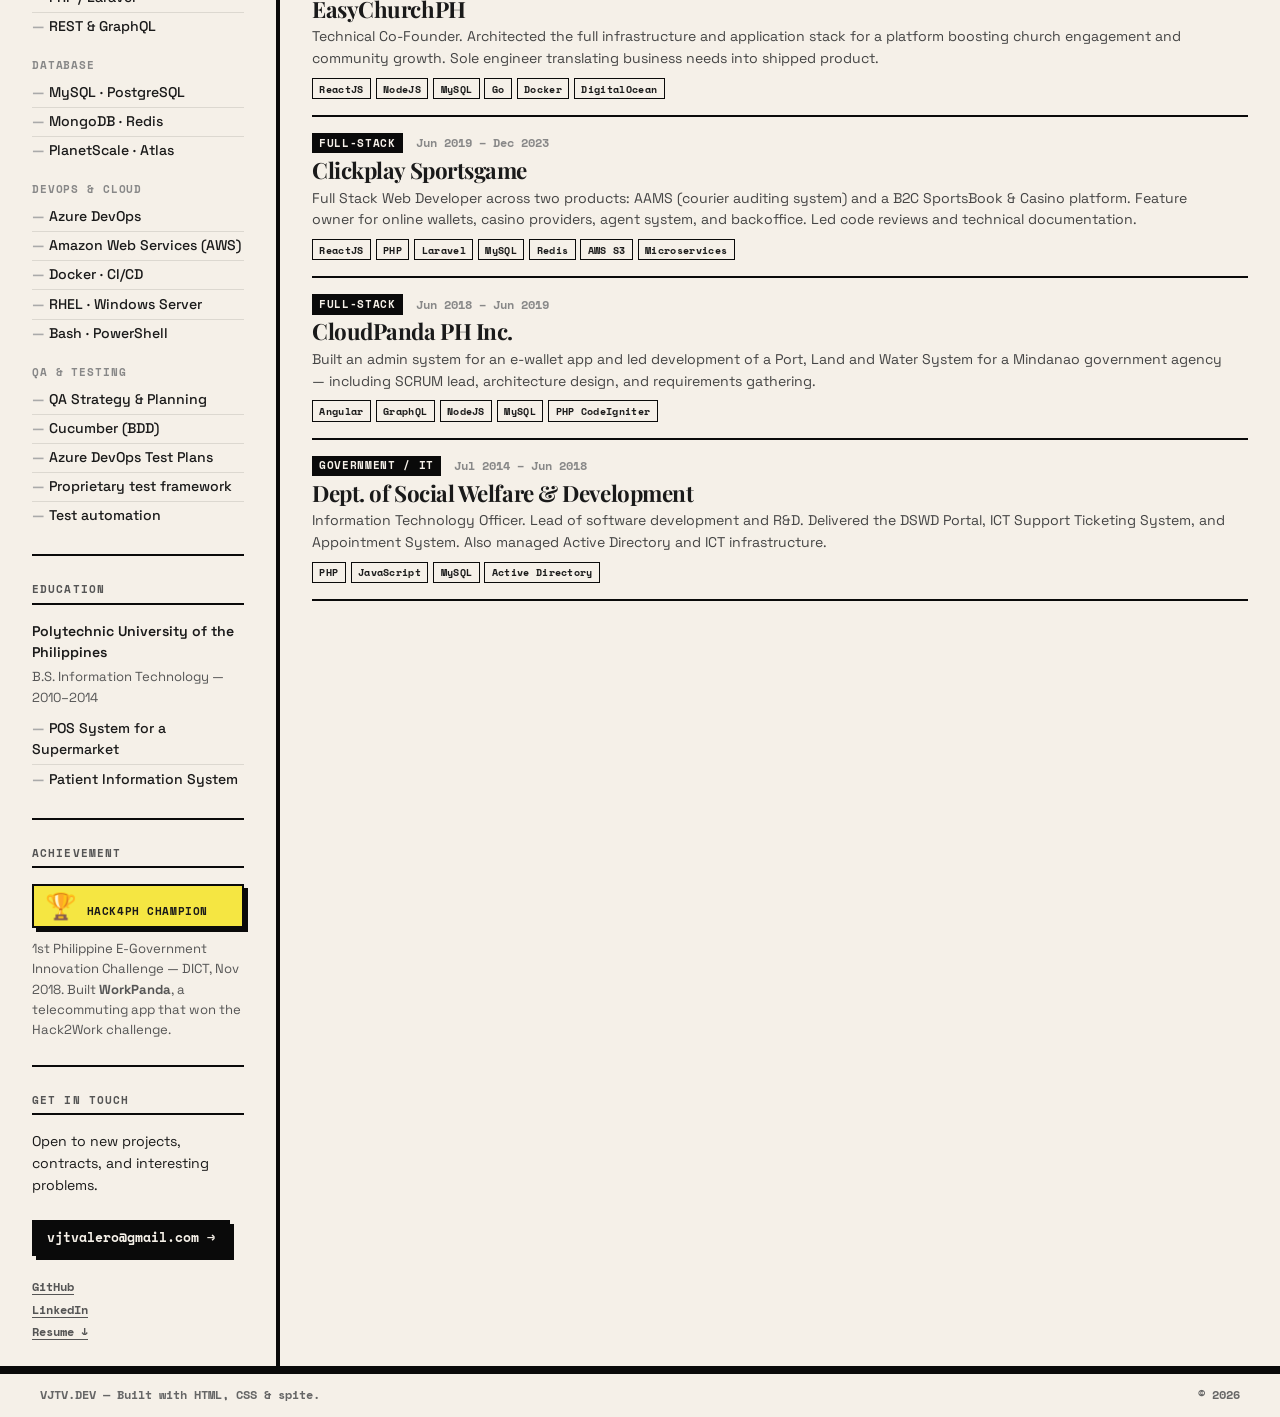
==== commit 6735ea95: "Remove microgpt-explained and prompts-are-code from blog index" ====
--- a/index.html
+++ b/index.html
@@ -266,42 +266,6 @@
                 <div class="articles">
                     <article class="article article-plain">
                         <div class="article-meta">
-                            <span class="article-tag">AI</span>
-                            <span class="article-year">Mar 2026</span>
-                        </div>
-                        <h3 class="article-title">
-                            <a href="blog/prompts-are-code.html">
-                                Prompts Are Code: Treat Them That Way
-                            </a>
-                        </h3>
-                        <p class="article-desc">
-                            A system prompt running in production is a
-                            production artifact — it encodes logic,
-                            constraints, and behavior. Here's how to
-                            manage it like one.
-                        </p>
-                        <a href="blog/prompts-are-code.html" class="inline-link">Read &rarr;</a>
-                    </article>
-                    <article class="article article-plain">
-                        <div class="article-meta">
-                            <span class="article-tag">AI</span>
-                            <span class="article-year">Mar 2026</span>
-                        </div>
-                        <h3 class="article-title">
-                            <a href="blog/microgpt-explained.html">
-                                How GPT Works in 243 Lines
-                            </a>
-                        </h3>
-                        <p class="article-desc">
-                            Andrej Karpathy's microgpt is a complete GPT
-                            in 243 lines of pure Python — no PyTorch, no
-                            NumPy. A line-by-line walkthrough for
-                            programmers with no AI background.
-                        </p>
-                        <a href="blog/microgpt-explained.html" class="inline-link">Read &rarr;</a>
-                    </article>
-                    <article class="article article-plain">
-                        <div class="article-meta">
                             <span class="article-tag">Engineering</span>
                             <span class="article-year">Mar 2026</span>
                         </div>
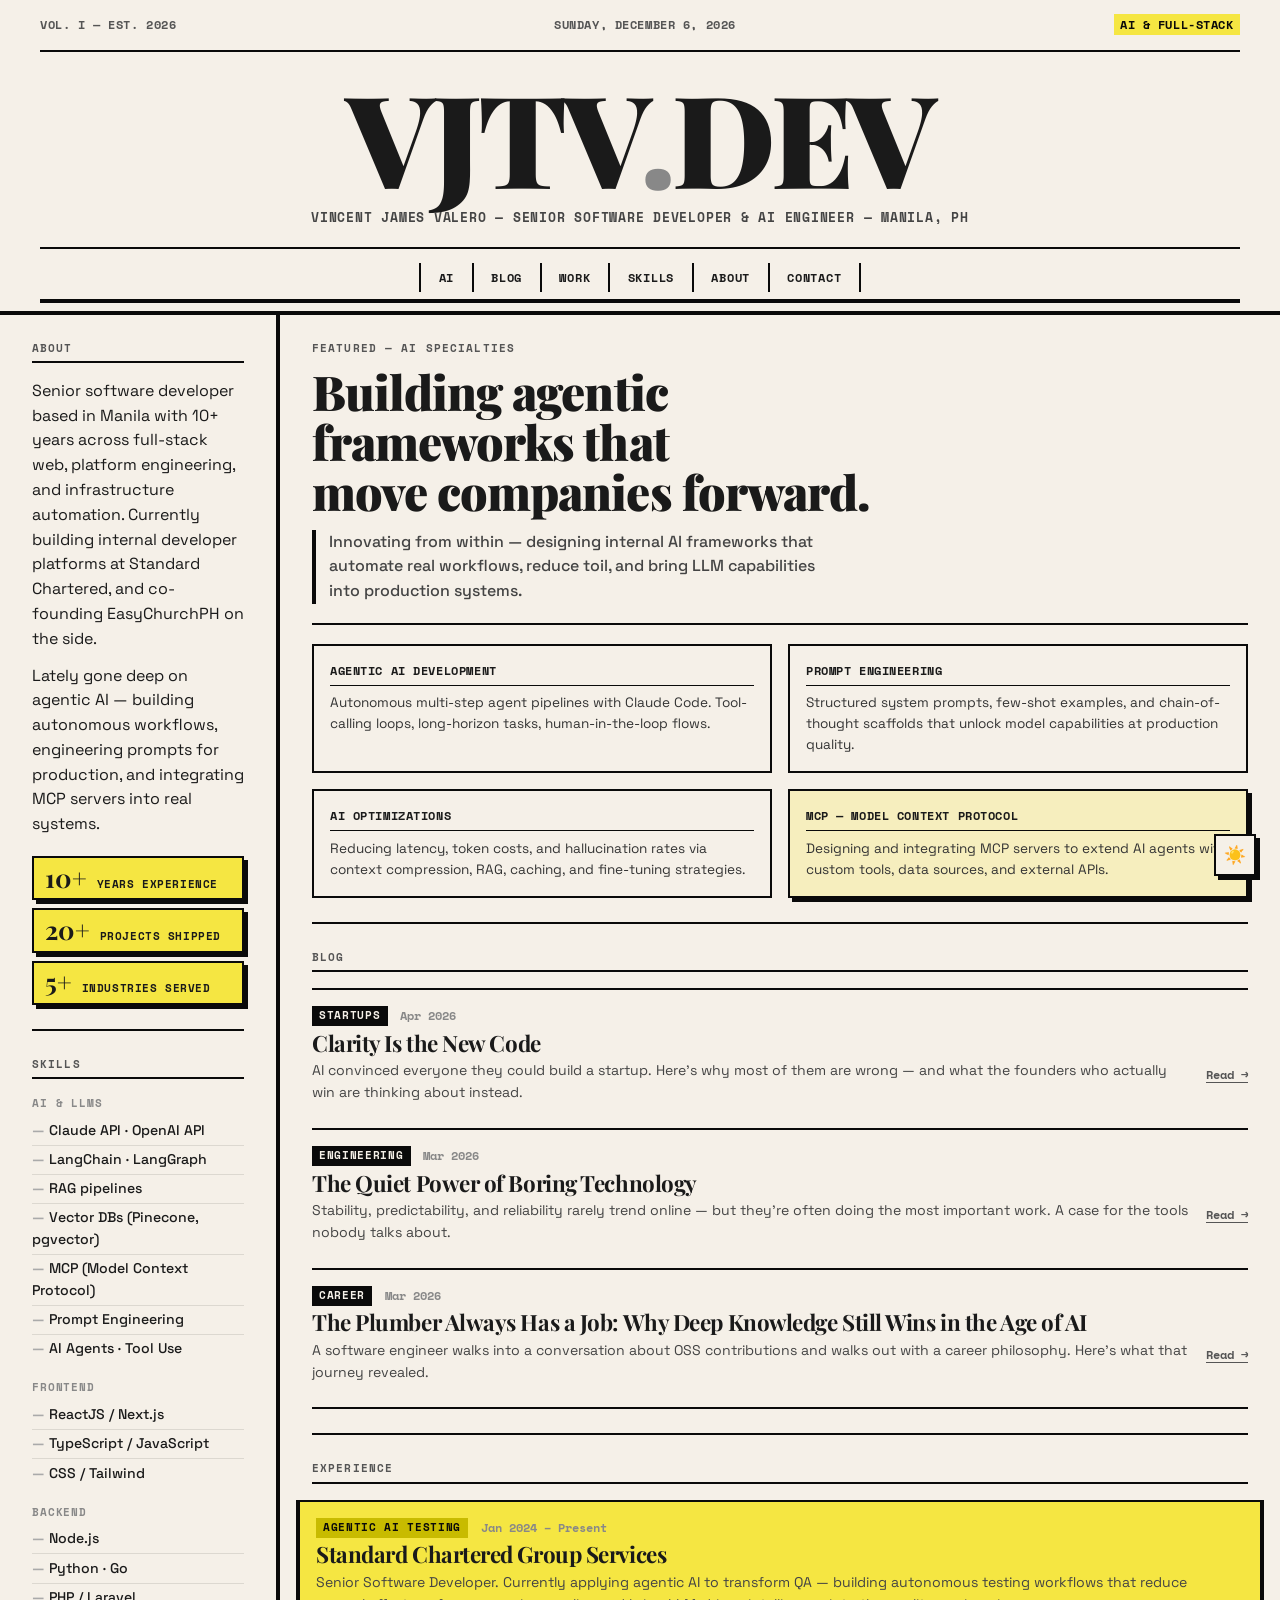
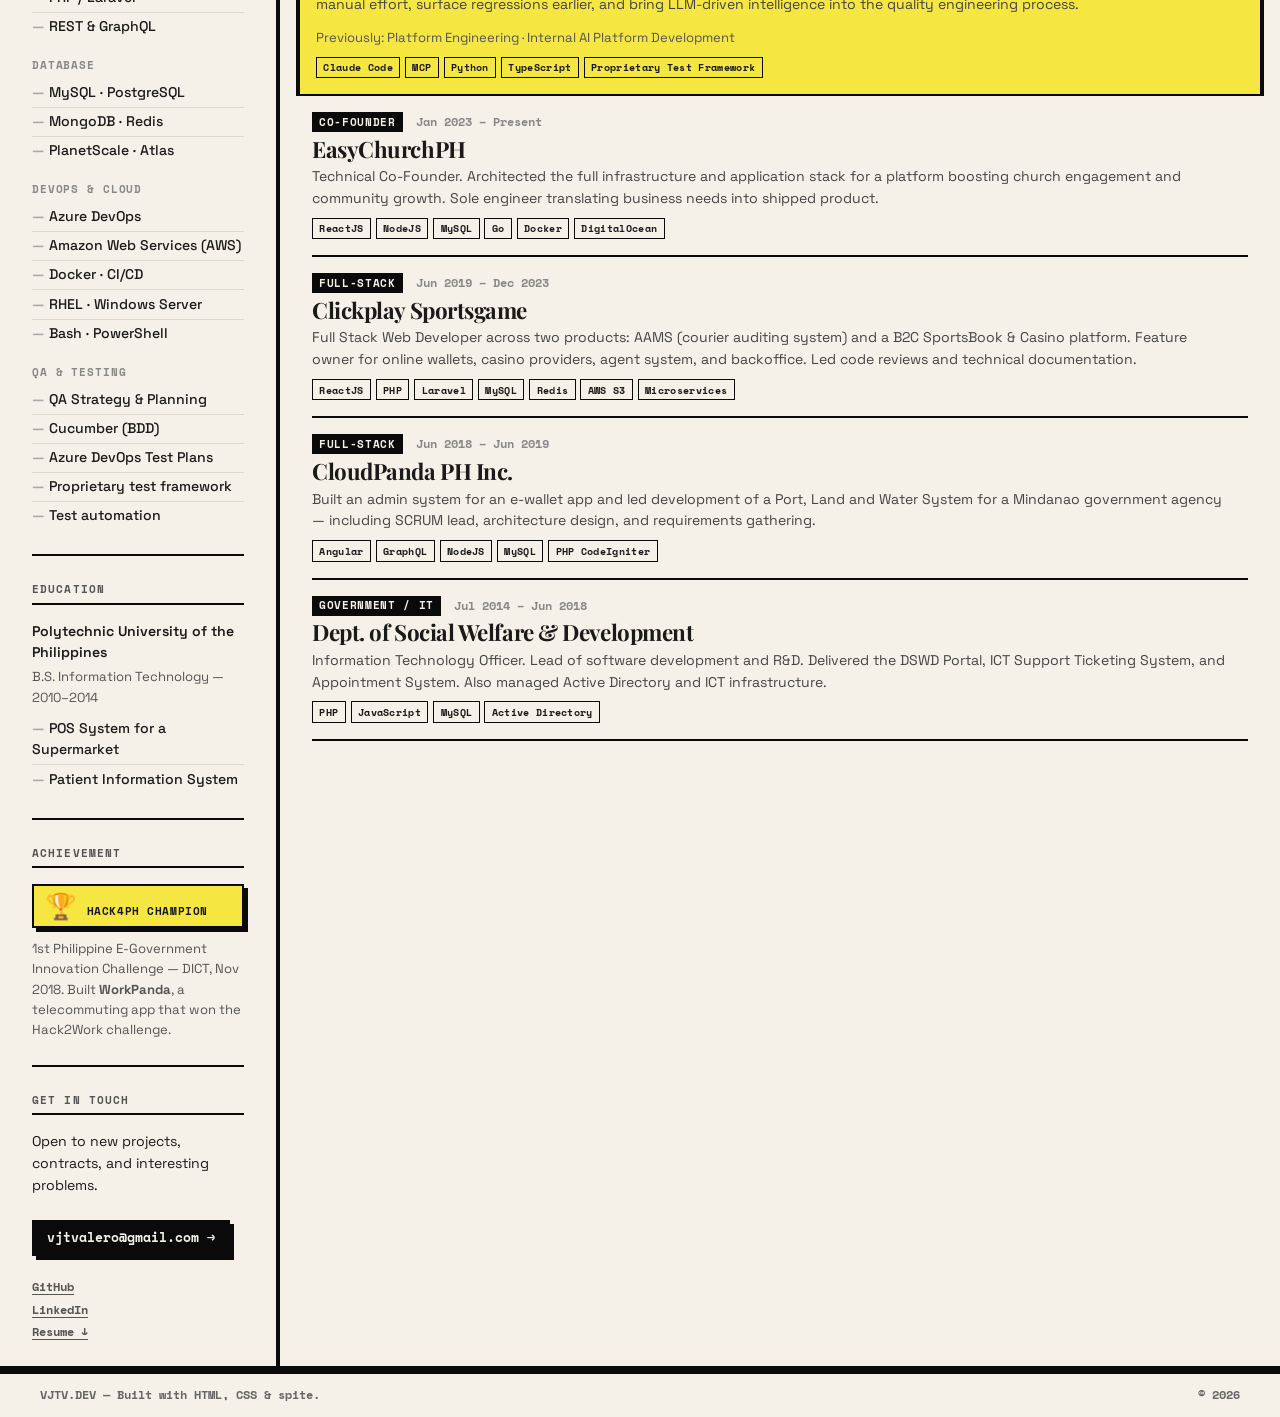
==== commit ee69a526: "Add "Clarity Is the New Code" to blog index" ====
--- a/index.html
+++ b/index.html
@@ -266,6 +266,23 @@
                 <div class="articles">
                     <article class="article article-plain">
                         <div class="article-meta">
+                            <span class="article-tag">Startups</span>
+                            <span class="article-year">Apr 2026</span>
+                        </div>
+                        <h3 class="article-title">
+                            <a href="blog/clarity-is-the-new-code.html">
+                                Clarity Is the New Code
+                            </a>
+                        </h3>
+                        <p class="article-desc">
+                            AI convinced everyone they could build a startup.
+                            Here's why most of them are wrong — and what the
+                            founders who actually win are thinking about instead.
+                        </p>
+                        <a href="blog/clarity-is-the-new-code.html" class="inline-link">Read &rarr;</a>
+                    </article>
+                    <article class="article article-plain">
+                        <div class="article-meta">
                             <span class="article-tag">Engineering</span>
                             <span class="article-year">Mar 2026</span>
                         </div>
